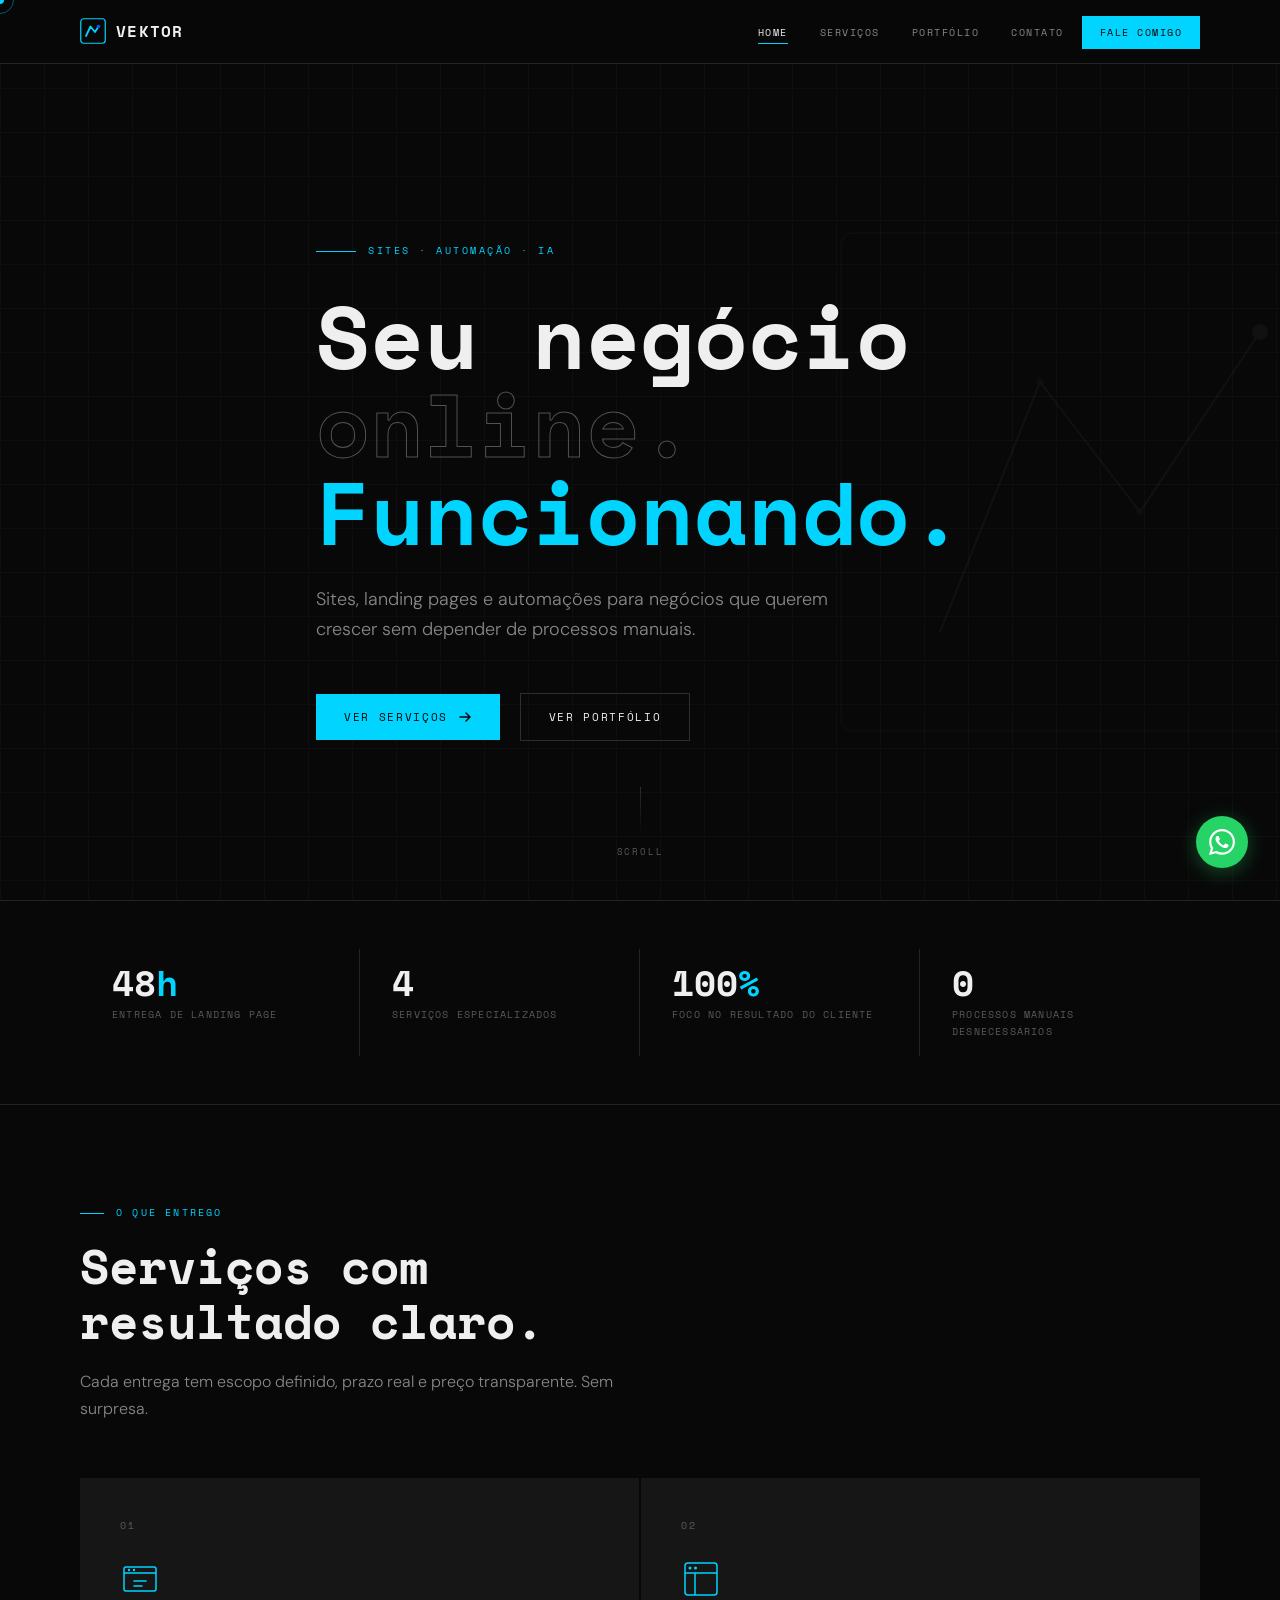
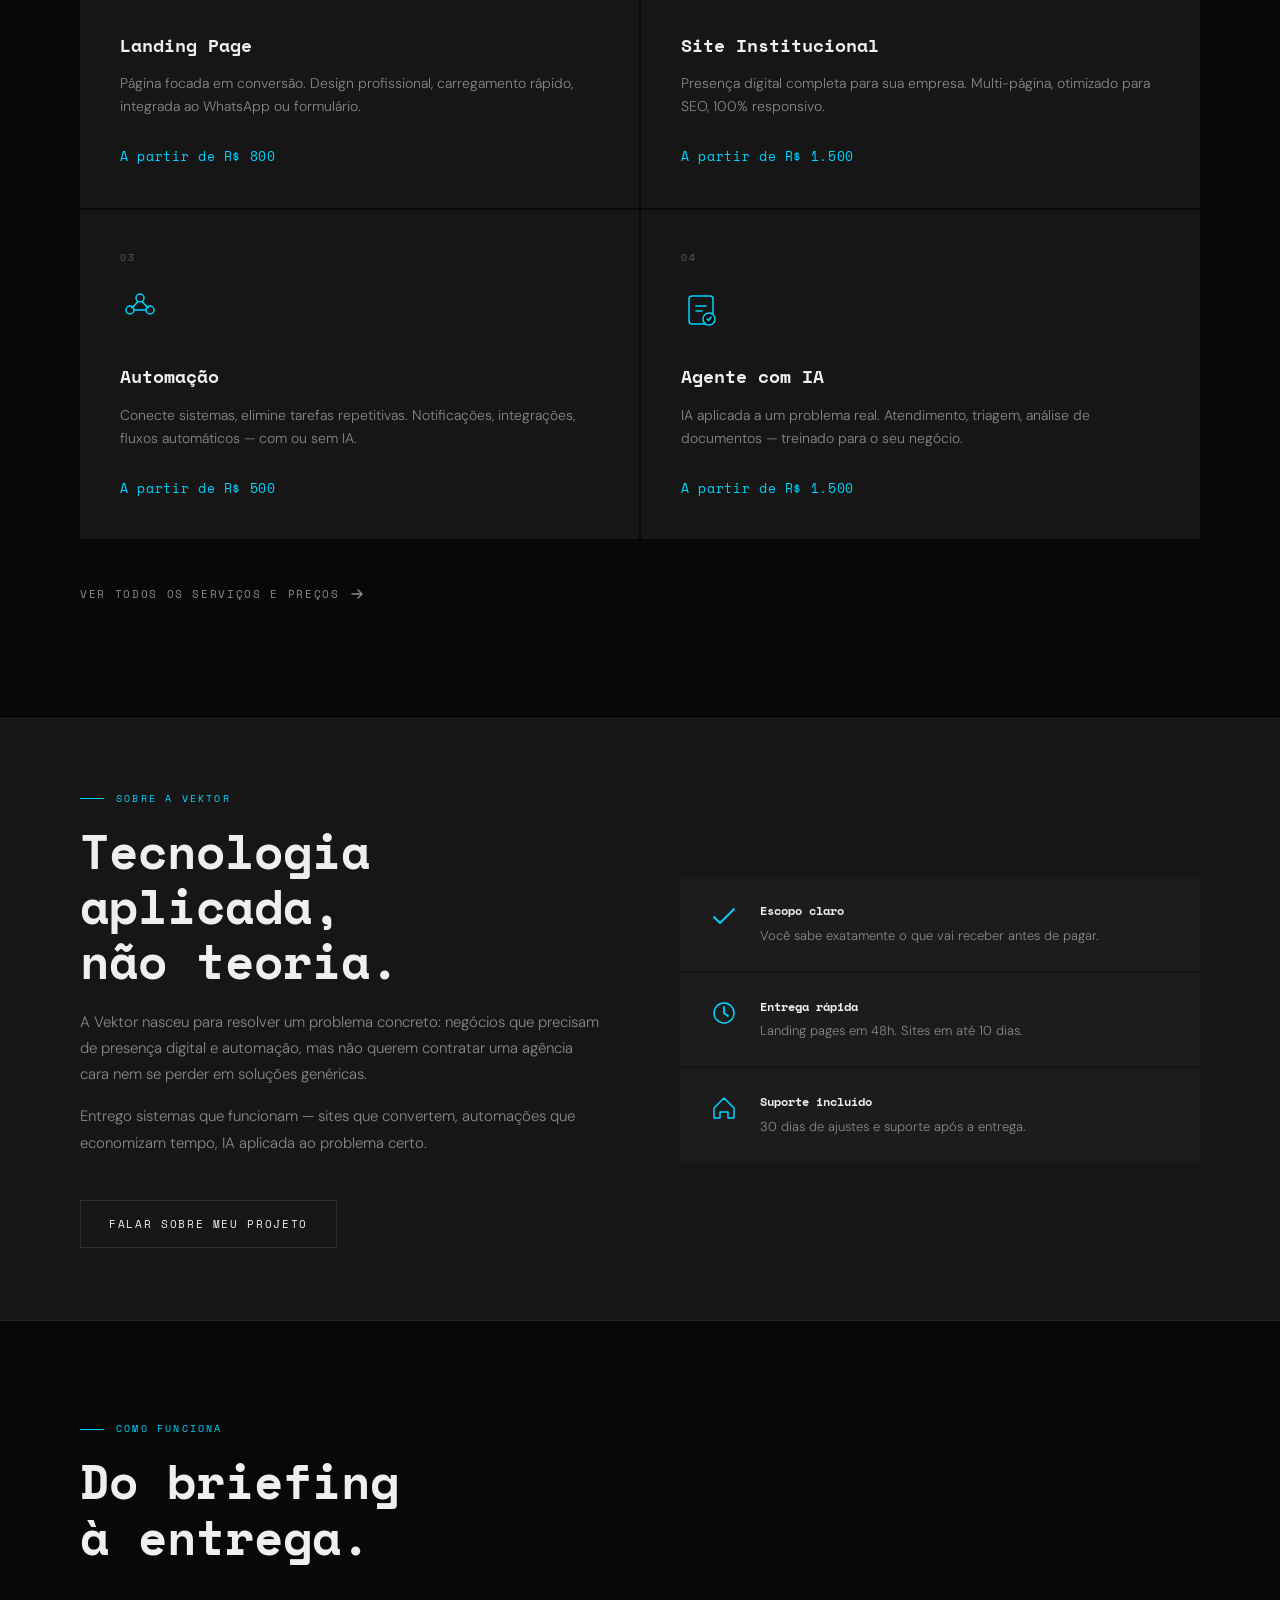
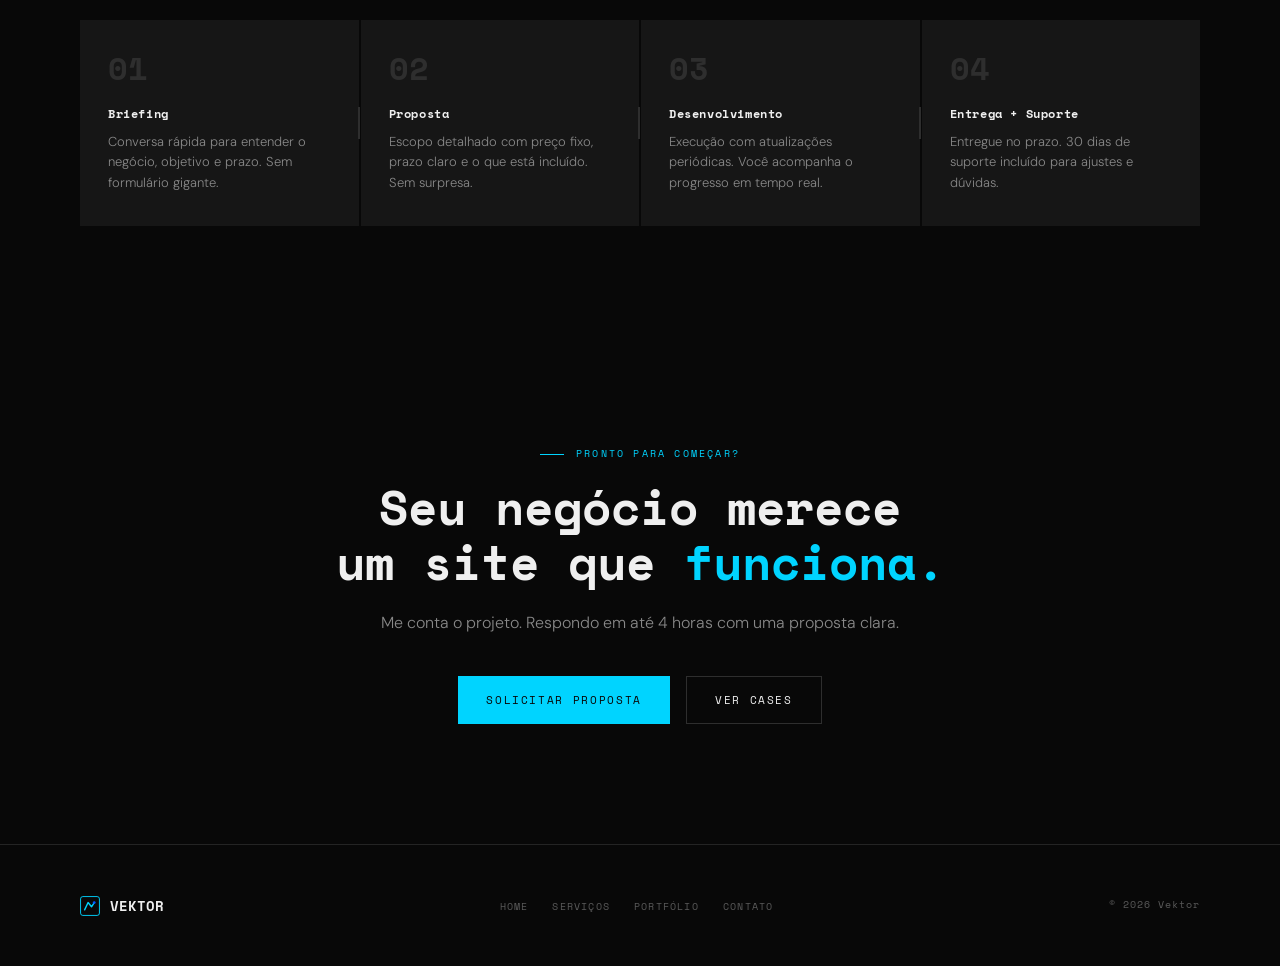
==== index.html @ bd231886 "Add files via upload" ====
<!DOCTYPE html>
<html lang="pt-BR">
<head>
<meta charset="UTF-8">
<meta name="viewport" content="width=device-width, initial-scale=1.0">
<title>Vektor — Sites, Automação e IA</title>
<meta name="description" content="Sites, landing pages e automações para negócios que querem crescer sem depender de processos manuais.">
<link rel="stylesheet" href="style.css">
<style>
/* ─── HOME SPECIFIC ─── */

/* HERO */
.hero {
  min-height: calc(100vh - var(--nav-h));
  display: flex; flex-direction: column; justify-content: center;
  padding: 80px 0 60px;
  position: relative; overflow: hidden;
}

.hero-eyebrow {
  font-family: var(--mono);
  font-size: 10px; letter-spacing: 0.25em;
  text-transform: uppercase;
  color: var(--accent);
  margin-bottom: 32px;
  display: flex; align-items: center; gap: 12px;
  opacity: 0;
  animation: fadeUp 0.7s ease 0.2s forwards;
}
.hero-eyebrow::before {
  content: '';
  display: block; width: 40px; height: 1px;
  background: var(--accent);
}

.hero-title {
  font-family: var(--mono);
  font-size: clamp(40px, 7vw, 88px);
  font-weight: 700;
  line-height: 1.0;
  color: var(--white);
  margin-bottom: 12px;
  opacity: 0;
  animation: fadeUp 0.7s ease 0.35s forwards;
}

.hero-title .line2 {
  color: transparent;
  -webkit-text-stroke: 1px rgba(255,255,255,0.3);
}

.hero-title .accent-word { color: var(--accent); }

.hero-sub {
  font-size: clamp(15px, 2vw, 18px);
  font-weight: 300;
  color: var(--muted2);
  max-width: 520px;
  margin: 28px 0 48px;
  line-height: 1.7;
  opacity: 0;
  animation: fadeUp 0.7s ease 0.5s forwards;
}

.hero-actions {
  display: flex; align-items: center; gap: 20px; flex-wrap: wrap;
  opacity: 0;
  animation: fadeUp 0.7s ease 0.65s forwards;
}

.hero-scroll {
  position: absolute; bottom: 40px; left: 0; right: 0;
  display: flex; flex-direction: column; align-items: center; gap: 10px;
  opacity: 0;
  animation: fadeIn 1s ease 1.2s forwards;
}
.hero-scroll span {
  font-family: var(--mono); font-size: 9px;
  letter-spacing: 0.2em; text-transform: uppercase;
  color: var(--muted);
}
.scroll-line {
  width: 1px; height: 48px;
  background: linear-gradient(to bottom, var(--border2), transparent);
  animation: scrollPulse 2s ease infinite;
}

/* Hero decorative */
.hero-deco {
  position: absolute; right: -60px; top: 50%;
  transform: translateY(-50%);
  width: 500px; height: 500px;
  opacity: 0.04;
  pointer-events: none;
}

/* STATS */
.stats {
  border-top: 1px solid var(--border);
  border-bottom: 1px solid var(--border);
  padding: 48px 0;
}
.stats-row {
  display: grid;
  grid-template-columns: repeat(4, 1fr);
  gap: 0;
}
.stat-item {
  padding: 16px 32px;
  border-right: 1px solid var(--border);
}
.stat-item:last-child { border-right: none; }
.stat-num {
  font-family: var(--mono);
  font-size: 36px; font-weight: 700;
  color: var(--white);
  line-height: 1;
  margin-bottom: 6px;
}
.stat-num span { color: var(--accent); }
.stat-label {
  font-family: var(--mono);
  font-size: 10px; letter-spacing: 0.12em;
  text-transform: uppercase;
  color: var(--muted);
}

/* SERVICES PREVIEW */
.services-preview {
  display: grid;
  grid-template-columns: repeat(2, 1fr);
  gap: 2px;
  margin-top: 56px;
}
.service-card {
  background: var(--panel);
  padding: 40px;
  position: relative; overflow: hidden;
  transition: background 0.25s;
}
.service-card::before {
  content: '';
  position: absolute; top: 0; left: 0; right: 0;
  height: 2px;
  background: var(--accent);
  transform: scaleX(0);
  transform-origin: left;
  transition: transform 0.3s ease;
}
.service-card:hover { background: var(--panel2); }
.service-card:hover::before { transform: scaleX(1); }

.card-num {
  font-family: var(--mono);
  font-size: 10px; letter-spacing: 0.15em;
  color: var(--muted); margin-bottom: 24px;
}
.card-icon {
  width: 40px; height: 40px;
  margin-bottom: 24px;
}
.card-title {
  font-family: var(--mono);
  font-size: 18px; font-weight: 700;
  color: var(--white); margin-bottom: 12px;
}
.card-desc {
  font-size: 14px; color: var(--muted2);
  line-height: 1.65; margin-bottom: 28px;
}
.card-price {
  font-family: var(--mono);
  font-size: 13px; color: var(--accent);
  letter-spacing: 0.05em;
}

/* ABOUT STRIP */
.about-strip {
  background: var(--panel);
  padding: 72px 0;
  border-top: 1px solid var(--border);
  border-bottom: 1px solid var(--border);
}
.about-grid {
  display: grid; grid-template-columns: 1fr 1fr;
  gap: 80px; align-items: center;
}
.about-text {}
.about-text p {
  font-size: 15px; color: var(--muted2);
  line-height: 1.75; margin-bottom: 16px;
}
.about-text p:last-child { margin-bottom: 0; }

.about-features {
  display: flex; flex-direction: column; gap: 2px;
}
.feature-row {
  display: flex; align-items: flex-start; gap: 20px;
  background: var(--panel2); padding: 24px 28px;
}
.feature-icon {
  width: 32px; height: 32px; flex-shrink: 0;
  color: var(--accent);
}
.feature-text {}
.feature-name {
  font-family: var(--mono); font-size: 12px; font-weight: 700;
  color: var(--white); margin-bottom: 4px;
}
.feature-desc { font-size: 13px; color: var(--muted2); }

/* PROCESS */
.process-steps {
  display: grid; grid-template-columns: repeat(4, 1fr);
  gap: 2px; margin-top: 56px;
}
.step {
  background: var(--panel); padding: 32px 28px;
  position: relative;
}
.step::after {
  content: '';
  position: absolute; top: 50%; right: -1px;
  width: 2px; height: 32px;
  background: var(--border2);
  transform: translateY(-50%);
}
.step:last-child::after { display: none; }
.step-num {
  font-family: var(--mono); font-size: 32px; font-weight: 700;
  color: var(--border2); line-height: 1; margin-bottom: 20px;
}
.step-title {
  font-family: var(--mono); font-size: 12px; font-weight: 700;
  color: var(--white); margin-bottom: 8px; letter-spacing: 0.05em;
}
.step-desc { font-size: 13px; color: var(--muted2); line-height: 1.6; }

/* CTA SECTION */
.cta-section {
  text-align: center; padding: 120px 0;
}
.cta-inner { max-width: 640px; margin: 0 auto; }
.cta-title {
  font-family: var(--mono); font-size: clamp(28px, 4vw, 48px);
  font-weight: 700; line-height: 1.15;
  margin-bottom: 20px;
}
.cta-title .accent { color: var(--accent); }
.cta-sub { font-size: 16px; color: var(--muted2); margin-bottom: 40px; line-height: 1.7; }
.cta-actions { display: flex; gap: 16px; justify-content: center; flex-wrap: wrap; }

/* KEYFRAMES */
@keyframes fadeUp {
  from { opacity: 0; transform: translateY(20px); }
  to   { opacity: 1; transform: none; }
}
@keyframes fadeIn {
  from { opacity: 0; } to { opacity: 1; }
}
@keyframes scrollPulse {
  0%,100% { opacity: 0.3; } 50% { opacity: 1; }
}

/* RESPONSIVE */
@media (max-width: 900px) {
  .stats-row { grid-template-columns: repeat(2, 1fr); }
  .stat-item:nth-child(2) { border-right: none; }
  .stat-item:nth-child(3) { border-top: 1px solid var(--border); }
  .stat-item:nth-child(4) { border-top: 1px solid var(--border); border-right: none; }
  .services-preview { grid-template-columns: 1fr; }
  .about-grid { grid-template-columns: 1fr; gap: 40px; }
  .process-steps { grid-template-columns: repeat(2, 1fr); }
  .step::after { display: none; }
  .hero-deco { display: none; }
}
@media (max-width: 600px) {
  .stats-row { grid-template-columns: 1fr 1fr; }
  .process-steps { grid-template-columns: 1fr; }
}
</style>
</head>
<body>

<div class="grid-bg"></div>
<div class="cursor"></div>
<div class="cursor-ring"></div>

<!-- NAV -->
<nav>
  <div class="nav-inner">
    <a href="index.html" class="nav-logo">
      <svg viewBox="0 0 26 26" fill="none">
        <rect x="0.75" y="0.75" width="24.5" height="24.5" rx="3" stroke="#00d4ff" stroke-width="1.2"/>
        <path d="M6 18L10.5 8.5L15 14L18.5 8.5" stroke="#00d4ff" stroke-width="1.8" stroke-linecap="round" stroke-linejoin="round"/>
        <circle cx="18.5" cy="8.5" r="1.8" fill="#0057ff"/>
      </svg>
      <span class="nav-wordmark">VEKTOR</span>
    </a>
    <ul class="nav-links" id="navLinks">
      <li><a href="index.html" class="active">Home</a></li>
      <li><a href="servicos.html">Serviços</a></li>
      <li><a href="portfolio.html">Portfólio</a></li>
      <li><a href="contato.html">Contato</a></li>
      <li><a href="contato.html" class="nav-cta">Fale Comigo</a></li>
    </ul>
    <div class="nav-toggle" id="navToggle" onclick="toggleNav()">
      <span></span><span></span><span></span>
    </div>
  </div>
</nav>

<!-- MAIN -->
<main>

  <!-- HERO -->
  <section class="hero">
    <div class="container">
      <div class="hero-eyebrow">Sites · Automação · IA</div>
      <h1 class="hero-title">
        Seu negócio<br>
        <span class="line2">online.</span><br>
        <span class="accent-word">Funcionando.</span>
      </h1>
      <p class="hero-sub">
        Sites, landing pages e automações para negócios que querem crescer sem depender de processos manuais.
      </p>
      <div class="hero-actions">
        <a href="servicos.html" class="btn btn-primary">
          Ver Serviços
          <svg width="14" height="14" viewBox="0 0 14 14" fill="none"><path d="M2 7h10M8 3l4 4-4 4" stroke="currentColor" stroke-width="1.5" stroke-linecap="round" stroke-linejoin="round"/></svg>
        </a>
        <a href="portfolio.html" class="btn btn-outline">Ver Portfólio</a>
      </div>
    </div>

    <!-- Deco SVG -->
    <svg class="hero-deco" viewBox="0 0 500 500" fill="none" xmlns="http://www.w3.org/2000/svg">
      <rect x="1" y="1" width="498" height="498" rx="12" stroke="white" stroke-width="1"/>
      <path d="M100 400L200 150L300 280L420 100" stroke="white" stroke-width="2" stroke-linecap="round" stroke-linejoin="round"/>
      <circle cx="420" cy="100" r="8" fill="white"/>
      <circle cx="200" cy="150" r="4" fill="white" opacity="0.5"/>
      <circle cx="300" cy="280" r="4" fill="white" opacity="0.5"/>
    </svg>

    <div class="hero-scroll">
      <div class="scroll-line"></div>
      <span>Scroll</span>
    </div>
  </section>

  <!-- STATS -->
  <div class="stats">
    <div class="container">
      <div class="stats-row">
        <div class="stat-item reveal">
          <div class="stat-num">48<span>h</span></div>
          <div class="stat-label">Entrega de landing page</div>
        </div>
        <div class="stat-item reveal reveal-delay-1">
          <div class="stat-num">4</div>
          <div class="stat-label">Serviços especializados</div>
        </div>
        <div class="stat-item reveal reveal-delay-2">
          <div class="stat-num">100<span>%</span></div>
          <div class="stat-label">Foco no resultado do cliente</div>
        </div>
        <div class="stat-item reveal reveal-delay-3">
          <div class="stat-num">0</div>
          <div class="stat-label">Processos manuais desnecessários</div>
        </div>
      </div>
    </div>
  </div>

  <!-- SERVICES PREVIEW -->
  <section class="section">
    <div class="container">
      <div class="s-label reveal">O que entrego</div>
      <h2 class="s-title reveal">Serviços com<br>resultado claro.</h2>
      <p class="s-subtitle reveal">Cada entrega tem escopo definido, prazo real e preço transparente. Sem surpresa.</p>

      <div class="services-preview">
        <div class="service-card reveal">
          <div class="card-num">01</div>
          <svg class="card-icon" viewBox="0 0 40 40" fill="none">
            <rect x="4" y="8" width="32" height="24" rx="2" stroke="#00d4ff" stroke-width="1.5"/>
            <path d="M4 14h32" stroke="#00d4ff" stroke-width="1.5"/>
            <circle cx="9" cy="11" r="1.2" fill="#00d4ff"/>
            <circle cx="14" cy="11" r="1.2" fill="#00d4ff"/>
            <path d="M14 22h12M14 27h8" stroke="#00d4ff" stroke-width="1.5" stroke-linecap="round"/>
          </svg>
          <div class="card-title">Landing Page</div>
          <div class="card-desc">Página focada em conversão. Design profissional, carregamento rápido, integrada ao WhatsApp ou formulário.</div>
          <div class="card-price">A partir de R$ 800</div>
        </div>

        <div class="service-card reveal reveal-delay-1">
          <div class="card-num">02</div>
          <svg class="card-icon" viewBox="0 0 40 40" fill="none">
            <rect x="4" y="4" width="32" height="32" rx="3" stroke="#00d4ff" stroke-width="1.5"/>
            <path d="M4 14h32M14 14v22" stroke="#00d4ff" stroke-width="1.5"/>
            <circle cx="9" cy="9" r="1.5" fill="#00d4ff"/>
            <circle cx="14.5" cy="9" r="1.5" fill="#00d4ff"/>
          </svg>
          <div class="card-title">Site Institucional</div>
          <div class="card-desc">Presença digital completa para sua empresa. Multi-página, otimizado para SEO, 100% responsivo.</div>
          <div class="card-price">A partir de R$ 1.500</div>
        </div>

        <div class="service-card reveal reveal-delay-2">
          <div class="card-num">03</div>
          <svg class="card-icon" viewBox="0 0 40 40" fill="none">
            <circle cx="10" cy="20" r="4" stroke="#00d4ff" stroke-width="1.5"/>
            <circle cx="30" cy="20" r="4" stroke="#00d4ff" stroke-width="1.5"/>
            <circle cx="20" cy="8" r="4" stroke="#00d4ff" stroke-width="1.5"/>
            <path d="M14 20h12M22 11.5l6 6.5M18 11.5l-6 6.5" stroke="#00d4ff" stroke-width="1.5" stroke-linecap="round"/>
          </svg>
          <div class="card-title">Automação</div>
          <div class="card-desc">Conecte sistemas, elimine tarefas repetitivas. Notificações, integrações, fluxos automáticos — com ou sem IA.</div>
          <div class="card-price">A partir de R$ 500</div>
        </div>

        <div class="service-card reveal reveal-delay-3">
          <div class="card-num">04</div>
          <svg class="card-icon" viewBox="0 0 40 40" fill="none">
            <rect x="8" y="6" width="24" height="28" rx="3" stroke="#00d4ff" stroke-width="1.5"/>
            <path d="M15 16h10M15 21h6" stroke="#00d4ff" stroke-width="1.5" stroke-linecap="round"/>
            <circle cx="28" cy="29" r="6" fill="#0a0a0a" stroke="#00d4ff" stroke-width="1.5"/>
            <path d="M26 29l1.5 1.5L30 27" stroke="#00d4ff" stroke-width="1.5" stroke-linecap="round" stroke-linejoin="round"/>
          </svg>
          <div class="card-title">Agente com IA</div>
          <div class="card-desc">IA aplicada a um problema real. Atendimento, triagem, análise de documentos — treinado para o seu negócio.</div>
          <div class="card-price">A partir de R$ 1.500</div>
        </div>
      </div>

      <div style="margin-top:32px;">
        <a href="servicos.html" class="btn btn-ghost reveal">
          Ver todos os serviços e preços
          <svg width="14" height="14" viewBox="0 0 14 14" fill="none"><path d="M2 7h10M8 3l4 4-4 4" stroke="currentColor" stroke-width="1.5" stroke-linecap="round" stroke-linejoin="round"/></svg>
        </a>
      </div>
    </div>
  </section>

  <!-- ABOUT STRIP -->
  <div class="about-strip">
    <div class="container">
      <div class="about-grid">
        <div class="about-text">
          <div class="s-label reveal">Sobre a Vektor</div>
          <h2 class="s-title reveal">Tecnologia aplicada,<br>não teoria.</h2>
          <p class="reveal">
            A Vektor nasceu para resolver um problema concreto: negócios que precisam de presença digital e automação, mas não querem contratar uma agência cara nem se perder em soluções genéricas.
          </p>
          <p class="reveal">
            Entrego sistemas que funcionam — sites que convertem, automações que economizam tempo, IA aplicada ao problema certo.
          </p>
          <a href="contato.html" class="btn btn-outline reveal" style="margin-top: 28px;">Falar sobre meu projeto</a>
        </div>
        <div class="about-features reveal">
          <div class="feature-row">
            <svg class="feature-icon" viewBox="0 0 32 32" fill="none">
              <path d="M6 16l6 6 14-14" stroke="#00d4ff" stroke-width="1.8" stroke-linecap="round" stroke-linejoin="round"/>
            </svg>
            <div class="feature-text">
              <div class="feature-name">Escopo claro</div>
              <div class="feature-desc">Você sabe exatamente o que vai receber antes de pagar.</div>
            </div>
          </div>
          <div class="feature-row">
            <svg class="feature-icon" viewBox="0 0 32 32" fill="none">
              <circle cx="16" cy="16" r="10" stroke="#00d4ff" stroke-width="1.5"/>
              <path d="M16 10v6l4 3" stroke="#00d4ff" stroke-width="1.8" stroke-linecap="round"/>
            </svg>
            <div class="feature-text">
              <div class="feature-name">Entrega rápida</div>
              <div class="feature-desc">Landing pages em 48h. Sites em até 10 dias.</div>
            </div>
          </div>
          <div class="feature-row">
            <svg class="feature-icon" viewBox="0 0 32 32" fill="none">
              <path d="M6 26V16l10-10 10 10v10H20v-6h-8v6H6z" stroke="#00d4ff" stroke-width="1.5" stroke-linejoin="round"/>
            </svg>
            <div class="feature-text">
              <div class="feature-name">Suporte incluído</div>
              <div class="feature-desc">30 dias de ajustes e suporte após a entrega.</div>
            </div>
          </div>
        </div>
      </div>
    </div>
  </div>

  <!-- PROCESS -->
  <section class="section">
    <div class="container">
      <div class="s-label reveal">Como funciona</div>
      <h2 class="s-title reveal">Do briefing<br>à entrega.</h2>

      <div class="process-steps">
        <div class="step reveal">
          <div class="step-num">01</div>
          <div class="step-title">Briefing</div>
          <div class="step-desc">Conversa rápida para entender o negócio, objetivo e prazo. Sem formulário gigante.</div>
        </div>
        <div class="step reveal reveal-delay-1">
          <div class="step-num">02</div>
          <div class="step-title">Proposta</div>
          <div class="step-desc">Escopo detalhado com preço fixo, prazo claro e o que está incluído. Sem surpresa.</div>
        </div>
        <div class="step reveal reveal-delay-2">
          <div class="step-num">03</div>
          <div class="step-title">Desenvolvimento</div>
          <div class="step-desc">Execução com atualizações periódicas. Você acompanha o progresso em tempo real.</div>
        </div>
        <div class="step reveal reveal-delay-3">
          <div class="step-num">04</div>
          <div class="step-title">Entrega + Suporte</div>
          <div class="step-desc">Entregue no prazo. 30 dias de suporte incluído para ajustes e dúvidas.</div>
        </div>
      </div>
    </div>
  </section>

  <!-- CTA -->
  <section class="cta-section">
    <div class="container">
      <div class="cta-inner">
        <div class="s-label reveal" style="justify-content:center;">Pronto para começar?</div>
        <h2 class="cta-title reveal">Seu negócio merece<br>um site que<span class="accent"> funciona.</span></h2>
        <p class="cta-sub reveal">Me conta o projeto. Respondo em até 4 horas com uma proposta clara.</p>
        <div class="cta-actions reveal">
          <a href="contato.html" class="btn btn-primary">Solicitar Proposta</a>
          <a href="portfolio.html" class="btn btn-outline">Ver Cases</a>
        </div>
      </div>
    </div>
  </section>

</main>

<!-- FOOTER -->
<footer>
  <div class="footer-inner">
    <a href="index.html" class="footer-logo">
      <svg width="20" height="20" viewBox="0 0 26 26" fill="none">
        <rect x="0.75" y="0.75" width="24.5" height="24.5" rx="3" stroke="#00d4ff" stroke-width="1.2"/>
        <path d="M6 18L10.5 8.5L15 14L18.5 8.5" stroke="#00d4ff" stroke-width="1.8" stroke-linecap="round" stroke-linejoin="round"/>
        <circle cx="18.5" cy="8.5" r="1.8" fill="#0057ff"/>
      </svg>
      <span class="footer-wordmark">VEKTOR</span>
    </a>
    <ul class="footer-links">
      <li><a href="index.html">Home</a></li>
      <li><a href="servicos.html">Serviços</a></li>
      <li><a href="portfolio.html">Portfólio</a></li>
      <li><a href="contato.html">Contato</a></li>
    </ul>
    <span class="footer-copy">© 2026 Vektor</span>
  </div>
</footer>

<!-- WHATSAPP -->
<a href="https://wa.me/5511999999999?text=Olá!%20Vim%20pelo%20site%20da%20Vektor%20e%20quero%20saber%20mais." target="_blank" class="wa-float" title="Falar no WhatsApp">
  <svg viewBox="0 0 24 24" fill="white"><path d="M17.472 14.382c-.297-.149-1.758-.867-2.03-.967-.273-.099-.471-.148-.67.15-.197.297-.767.966-.94 1.164-.173.199-.347.223-.644.075-.297-.15-1.255-.463-2.39-1.475-.883-.788-1.48-1.761-1.653-2.059-.173-.297-.018-.458.13-.606.134-.133.298-.347.446-.52.149-.174.198-.298.298-.497.099-.198.05-.371-.025-.52-.075-.149-.669-1.612-.916-2.207-.242-.579-.487-.5-.669-.51-.173-.008-.371-.01-.57-.01-.198 0-.52.074-.792.372-.272.297-1.04 1.016-1.04 2.479 0 1.462 1.065 2.875 1.213 3.074.149.198 2.096 3.2 5.077 4.487.709.306 1.262.489 1.694.625.712.227 1.36.195 1.871.118.571-.085 1.758-.719 2.006-1.413.248-.694.248-1.289.173-1.413-.074-.124-.272-.198-.57-.347m-5.421 7.403h-.004a9.87 9.87 0 01-5.031-1.378l-.361-.214-3.741.982.998-3.648-.235-.374a9.86 9.86 0 01-1.51-5.26c.001-5.45 4.436-9.884 9.888-9.884 2.64 0 5.122 1.03 6.988 2.898a9.825 9.825 0 012.893 6.994c-.003 5.45-4.437 9.884-9.885 9.884m8.413-18.297A11.815 11.815 0 0012.05 0C5.495 0 .16 5.335.157 11.892c0 2.096.547 4.142 1.588 5.945L.057 24l6.305-1.654a11.882 11.882 0 005.683 1.448h.005c6.554 0 11.89-5.335 11.893-11.893a11.821 11.821 0 00-3.48-8.413z"/></svg>
</a>

<script>
// Cursor
const cursor = document.querySelector('.cursor');
const ring = document.querySelector('.cursor-ring');
let mx = 0, my = 0, rx = 0, ry = 0;
document.addEventListener('mousemove', e => { mx = e.clientX; my = e.clientY; });
function animCursor() {
  cursor.style.left = mx + 'px'; cursor.style.top = my + 'px';
  rx += (mx - rx) * 0.12; ry += (my - ry) * 0.12;
  ring.style.left = rx + 'px'; ring.style.top = ry + 'px';
  requestAnimationFrame(animCursor);
}
animCursor();

// Nav toggle
function toggleNav() {
  document.getElementById('navLinks').classList.toggle('open');
}

// Scroll reveal
const observer = new IntersectionObserver(entries => {
  entries.forEach(e => { if (e.isIntersecting) e.target.classList.add('visible'); });
}, { threshold: 0.12 });
document.querySelectorAll('.reveal').forEach(el => observer.observe(el));
</script>
</body>
</html>
---- style.css ----
/* ─── VEKTOR · Global Styles ─────────────────────────────── */
@import url('https://fonts.googleapis.com/css2?family=Space+Mono:ital,wght@0,400;0,700;1,400&family=DM+Sans:wght@300;400;500;600&display=swap');

:root {
  --black:   #080808;
  --dark:    #111111;
  --panel:   #161616;
  --panel2:  #1c1c1c;
  --border:  #242424;
  --border2: #2e2e2e;
  --white:   #efefef;
  --muted:   #5a5a5a;
  --muted2:  #888888;
  --accent:  #00d4ff;
  --blue:    #0057ff;
  --mono:    'Space Mono', monospace;
  --sans:    'DM Sans', sans-serif;
  --nav-h:   64px;
}

*, *::before, *::after { margin: 0; padding: 0; box-sizing: border-box; }

html { scroll-behavior: smooth; }

body {
  background: var(--black);
  color: var(--white);
  font-family: var(--sans);
  font-weight: 300;
  font-size: 15px;
  line-height: 1.65;
  min-height: 100vh;
  overflow-x: hidden;
  cursor: none;
}

/* ─── CURSOR ─── */
.cursor {
  width: 8px; height: 8px;
  background: var(--accent);
  border-radius: 50%;
  position: fixed;
  pointer-events: none;
  z-index: 9999;
  transition: transform 0.15s ease, opacity 0.15s;
  transform: translate(-50%, -50%);
}
.cursor-ring {
  width: 28px; height: 28px;
  border: 1px solid rgba(0,212,255,0.4);
  border-radius: 50%;
  position: fixed;
  pointer-events: none;
  z-index: 9998;
  transform: translate(-50%, -50%);
  transition: transform 0.08s linear, width 0.2s, height 0.2s, border-color 0.2s;
}
body:has(a:hover) .cursor-ring,
body:has(button:hover) .cursor-ring {
  width: 44px; height: 44px;
  border-color: rgba(0,212,255,0.7);
}

/* ─── GRID TEXTURE ─── */
.grid-bg {
  position: fixed; inset: 0;
  background-image:
    linear-gradient(var(--border) 1px, transparent 1px),
    linear-gradient(90deg, var(--border) 1px, transparent 1px);
  background-size: 44px 44px;
  opacity: 0.22;
  pointer-events: none;
  z-index: 0;
}

/* ─── NAV ─── */
nav {
  position: fixed; top: 0; left: 0; right: 0;
  height: var(--nav-h);
  background: rgba(8,8,8,0.92);
  backdrop-filter: blur(12px);
  -webkit-backdrop-filter: blur(12px);
  border-bottom: 1px solid var(--border);
  z-index: 100;
  display: flex; align-items: center;
}

.nav-inner {
  max-width: 1200px; margin: 0 auto;
  padding: 0 40px;
  width: 100%;
  display: flex; align-items: center; justify-content: space-between;
}

.nav-logo {
  display: flex; align-items: center; gap: 10px;
  text-decoration: none;
}
.nav-logo svg { width: 26px; height: 26px; }
.nav-wordmark {
  font-family: var(--mono);
  font-size: 16px;
  font-weight: 700;
  color: var(--white);
  letter-spacing: 0.08em;
}

.nav-links {
  display: flex; align-items: center; gap: 4px;
  list-style: none;
}
.nav-links a {
  font-family: var(--mono);
  font-size: 10px;
  letter-spacing: 0.15em;
  text-transform: uppercase;
  color: var(--muted2);
  text-decoration: none;
  padding: 8px 14px;
  transition: color 0.2s;
  position: relative;
}
.nav-links a::after {
  content: '';
  position: absolute; bottom: 4px; left: 14px; right: 14px;
  height: 1px;
  background: var(--accent);
  transform: scaleX(0);
  transition: transform 0.2s;
}
.nav-links a:hover { color: var(--white); }
.nav-links a:hover::after,
.nav-links a.active::after { transform: scaleX(1); }
.nav-links a.active { color: var(--white); }

.nav-cta {
  font-family: var(--mono);
  font-size: 10px;
  letter-spacing: 0.15em;
  text-transform: uppercase;
  color: var(--black) !important;
  background: var(--accent);
  padding: 9px 18px !important;
  text-decoration: none;
  transition: background 0.2s !important;
}
.nav-cta:hover { background: var(--white) !important; color: var(--black) !important; }
.nav-cta::after { display: none !important; }

/* ─── HAMBURGER MOBILE ─── */
.nav-toggle {
  display: none;
  flex-direction: column; gap: 5px;
  cursor: pointer; padding: 8px;
}
.nav-toggle span {
  display: block; width: 22px; height: 1.5px;
  background: var(--white);
  transition: transform 0.2s, opacity 0.2s;
}

/* ─── MAIN WRAPPER ─── */
main {
  position: relative; z-index: 1;
  padding-top: var(--nav-h);
}

/* ─── SECTIONS ─── */
.section { padding: 100px 0; }
.section-sm { padding: 64px 0; }

.container {
  max-width: 1200px; margin: 0 auto; padding: 0 40px;
}

/* ─── SECTION LABEL ─── */
.s-label {
  font-family: var(--mono);
  font-size: 10px;
  letter-spacing: 0.22em;
  text-transform: uppercase;
  color: var(--accent);
  margin-bottom: 16px;
  display: flex; align-items: center; gap: 12px;
}
.s-label::before {
  content: '';
  display: block; width: 24px; height: 1px;
  background: var(--accent);
}

.s-title {
  font-family: var(--mono);
  font-size: clamp(28px, 4vw, 48px);
  font-weight: 700;
  line-height: 1.15;
  color: var(--white);
  margin-bottom: 20px;
}

.s-subtitle {
  font-size: 16px;
  font-weight: 300;
  color: var(--muted2);
  max-width: 560px;
  line-height: 1.7;
}

/* ─── DIVIDER ─── */
.divider {
  border: none;
  border-top: 1px solid var(--border);
}

/* ─── BUTTONS ─── */
.btn {
  display: inline-flex; align-items: center; gap: 10px;
  font-family: var(--mono);
  font-size: 11px;
  letter-spacing: 0.15em;
  text-transform: uppercase;
  text-decoration: none;
  padding: 14px 28px;
  transition: all 0.2s;
  cursor: pointer;
  border: none;
}

.btn-primary {
  background: var(--accent);
  color: var(--black);
}
.btn-primary:hover {
  background: var(--white);
  color: var(--black);
}

.btn-outline {
  background: transparent;
  color: var(--white);
  border: 1px solid var(--border2);
}
.btn-outline:hover {
  border-color: var(--accent);
  color: var(--accent);
}

.btn-ghost {
  background: transparent;
  color: var(--muted2);
  padding-left: 0; padding-right: 0;
}
.btn-ghost:hover { color: var(--accent); }
.btn-ghost svg { transition: transform 0.2s; }
.btn-ghost:hover svg { transform: translateX(4px); }

/* ─── WHATSAPP FLOAT ─── */
.wa-float {
  position: fixed;
  bottom: 32px; right: 32px;
  z-index: 200;
  width: 52px; height: 52px;
  background: #25d366;
  border-radius: 50%;
  display: flex; align-items: center; justify-content: center;
  text-decoration: none;
  box-shadow: 0 4px 20px rgba(37,211,102,0.35);
  transition: transform 0.2s, box-shadow 0.2s;
}
.wa-float:hover {
  transform: scale(1.1);
  box-shadow: 0 6px 28px rgba(37,211,102,0.5);
}
.wa-float svg { width: 26px; height: 26px; }

/* ─── FOOTER ─── */
footer {
  border-top: 1px solid var(--border);
  position: relative; z-index: 1;
}

.footer-inner {
  max-width: 1200px; margin: 0 auto; padding: 48px 40px;
  display: flex; align-items: center; justify-content: space-between;
  gap: 24px; flex-wrap: wrap;
}

.footer-logo {
  display: flex; align-items: center; gap: 10px;
  text-decoration: none;
}
.footer-wordmark {
  font-family: var(--mono);
  font-size: 14px; font-weight: 700;
  color: var(--white);
}

.footer-links {
  display: flex; gap: 24px; list-style: none; flex-wrap: wrap;
}
.footer-links a {
  font-family: var(--mono);
  font-size: 10px; letter-spacing: 0.12em;
  text-transform: uppercase;
  color: var(--muted);
  text-decoration: none;
  transition: color 0.2s;
}
.footer-links a:hover { color: var(--accent); }

.footer-copy {
  font-family: var(--mono);
  font-size: 10px; color: var(--muted);
  letter-spacing: 0.1em;
}

/* ─── SCROLL ANIMATIONS ─── */
.reveal {
  opacity: 0;
  transform: translateY(24px);
  transition: opacity 0.6s ease, transform 0.6s ease;
}
.reveal.visible {
  opacity: 1;
  transform: none;
}
.reveal-delay-1 { transition-delay: 0.1s; }
.reveal-delay-2 { transition-delay: 0.2s; }
.reveal-delay-3 { transition-delay: 0.3s; }
.reveal-delay-4 { transition-delay: 0.4s; }

/* ─── TAG ─── */
.tag {
  display: inline-block;
  font-family: var(--mono);
  font-size: 9px; letter-spacing: 0.15em;
  text-transform: uppercase;
  padding: 4px 10px;
  border: 1px solid var(--border2);
  color: var(--muted2);
}
.tag.accent { border-color: var(--accent); color: var(--accent); }

/* ─── RESPONSIVE ─── */
@media (max-width: 768px) {
  .container { padding: 0 24px; }
  .section { padding: 72px 0; }
  .nav-inner { padding: 0 24px; }
  .footer-inner { padding: 32px 24px; }

  .nav-links { display: none; flex-direction: column; gap: 0; }
  .nav-links.open {
    display: flex;
    position: fixed;
    top: var(--nav-h); left: 0; right: 0;
    background: rgba(8,8,8,0.98);
    border-bottom: 1px solid var(--border);
    padding: 16px 0 24px;
  }
  .nav-links.open a { padding: 14px 24px; }
  .nav-toggle { display: flex; }

  .wa-float { bottom: 20px; right: 20px; }

  body { cursor: auto; }
  .cursor, .cursor-ring { display: none; }
}
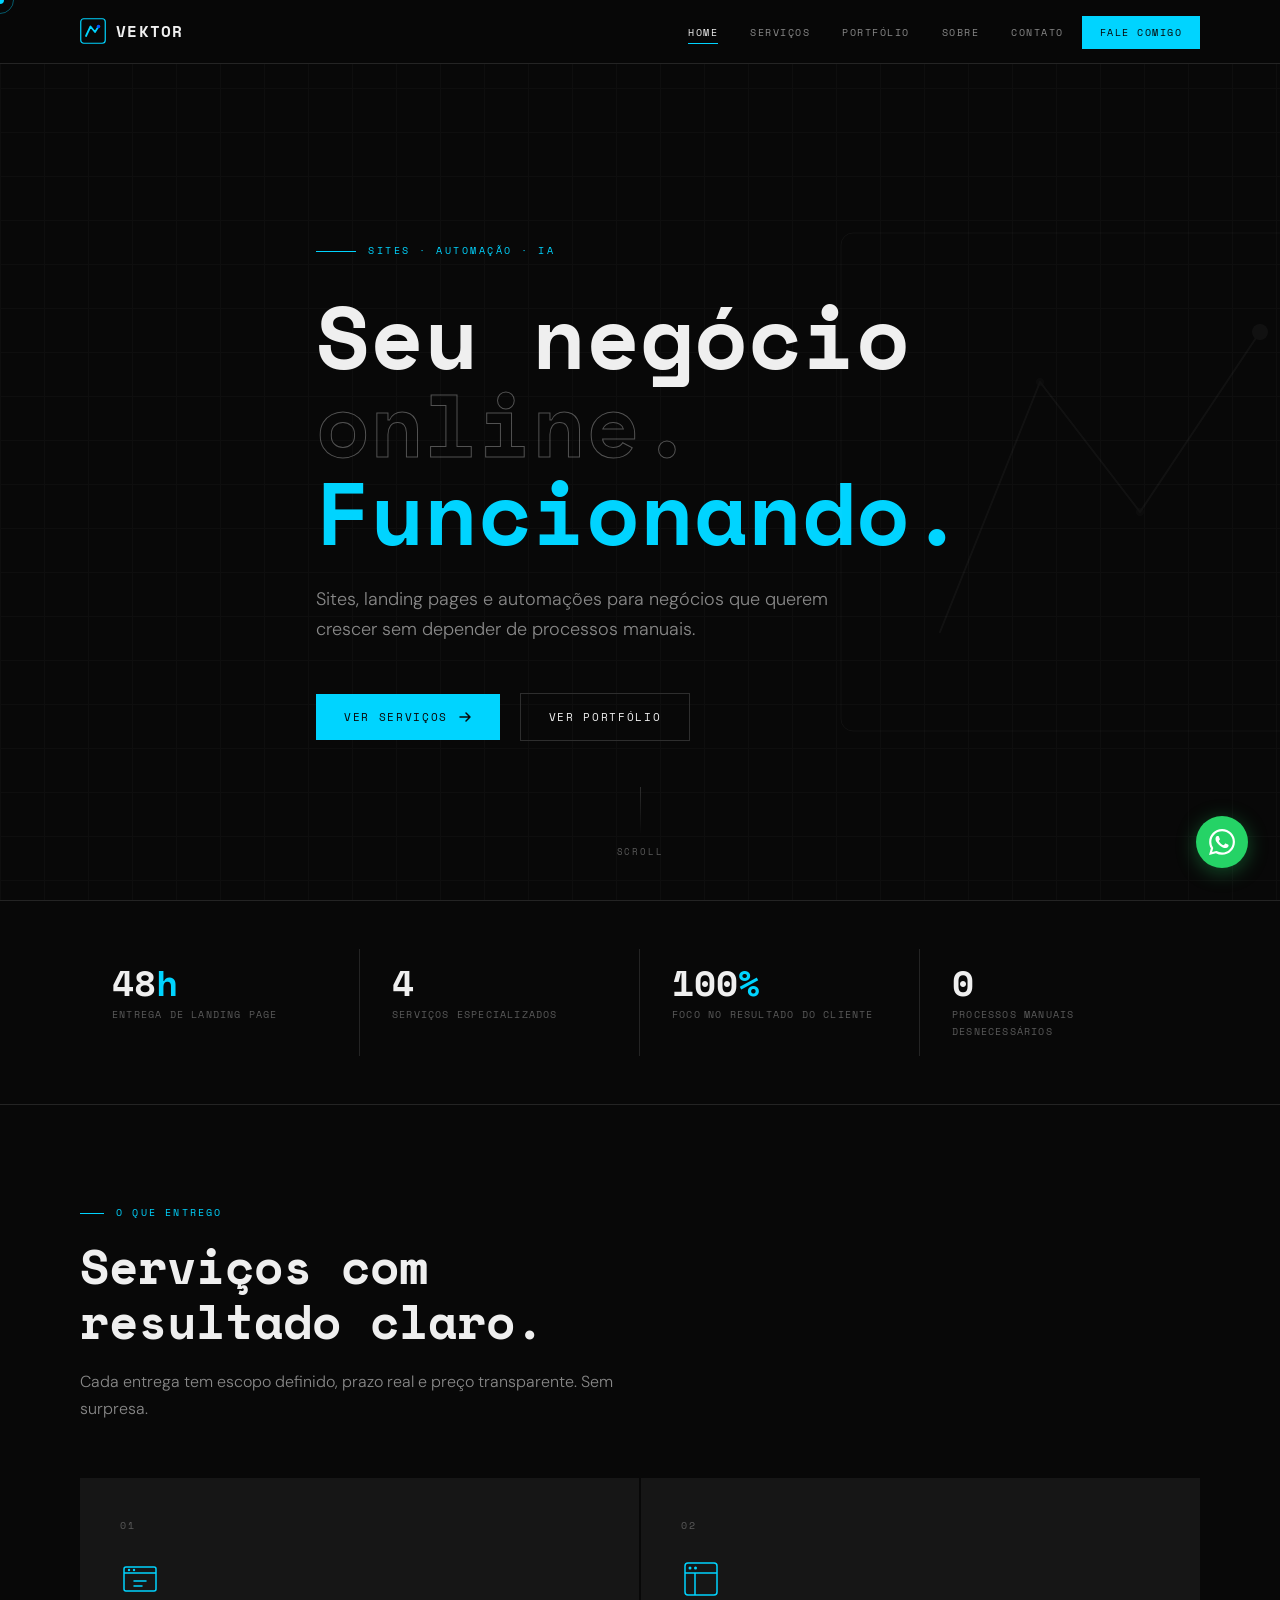
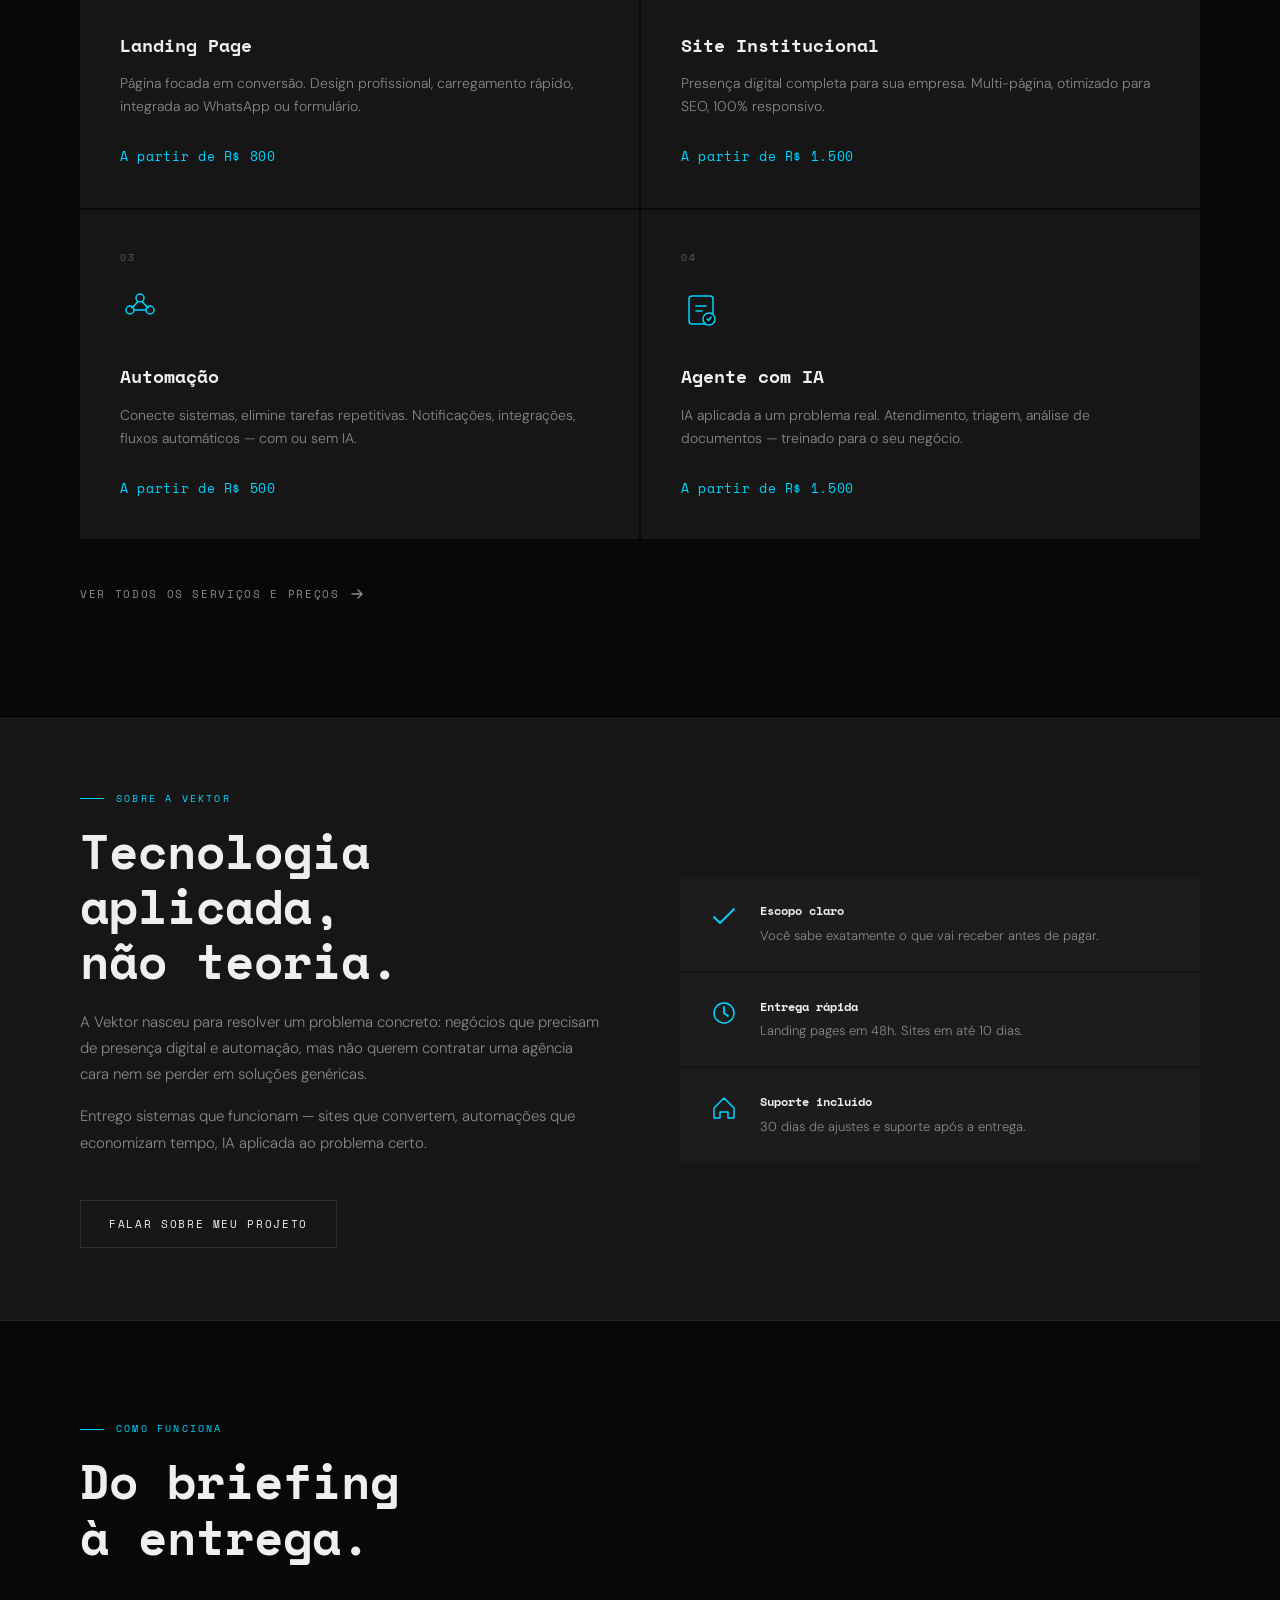
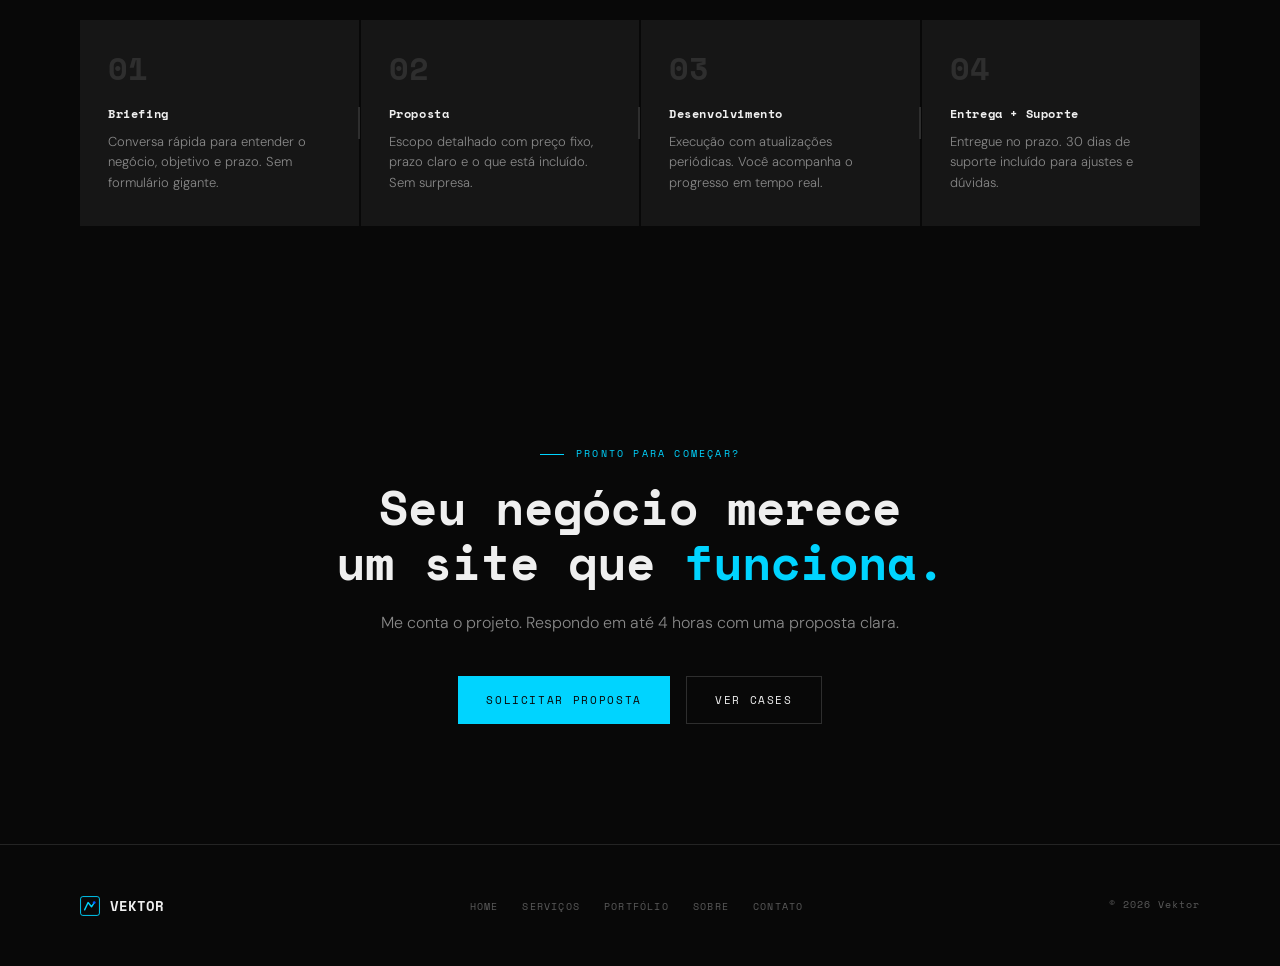
==== commit dc33275b: "Add 'Sobre' link to navigation and footer" ====
--- a/index.html
+++ b/index.html
@@ -5,7 +5,376 @@
 <meta name="viewport" content="width=device-width, initial-scale=1.0">
 <title>Vektor — Sites, Automação e IA</title>
 <meta name="description" content="Sites, landing pages e automações para negócios que querem crescer sem depender de processos manuais.">
-<link rel="stylesheet" href="style.css">
+<style>
+/* ─── VEKTOR · Global Styles ─────────────────────────────── */
+@import url('https://fonts.googleapis.com/css2?family=Space+Mono:ital,wght@0,400;0,700;1,400&family=DM+Sans:wght@300;400;500;600&display=swap');
+
+:root {
+  --black:   #080808;
+  --dark:    #111111;
+  --panel:   #161616;
+  --panel2:  #1c1c1c;
+  --border:  #242424;
+  --border2: #2e2e2e;
+  --white:   #efefef;
+  --muted:   #5a5a5a;
+  --muted2:  #888888;
+  --accent:  #00d4ff;
+  --blue:    #0057ff;
+  --mono:    'Space Mono', monospace;
+  --sans:    'DM Sans', sans-serif;
+  --nav-h:   64px;
+}
+
+*, *::before, *::after { margin: 0; padding: 0; box-sizing: border-box; }
+
+html { scroll-behavior: smooth; }
+
+body {
+  background: var(--black);
+  color: var(--white);
+  font-family: var(--sans);
+  font-weight: 300;
+  font-size: 15px;
+  line-height: 1.65;
+  min-height: 100vh;
+  overflow-x: hidden;
+  cursor: none;
+}
+
+/* ─── CURSOR ─── */
+.cursor {
+  width: 8px; height: 8px;
+  background: var(--accent);
+  border-radius: 50%;
+  position: fixed;
+  pointer-events: none;
+  z-index: 9999;
+  transition: transform 0.15s ease, opacity 0.15s;
+  transform: translate(-50%, -50%);
+}
+.cursor-ring {
+  width: 28px; height: 28px;
+  border: 1px solid rgba(0,212,255,0.4);
+  border-radius: 50%;
+  position: fixed;
+  pointer-events: none;
+  z-index: 9998;
+  transform: translate(-50%, -50%);
+  transition: transform 0.08s linear, width 0.2s, height 0.2s, border-color 0.2s;
+}
+body:has(a:hover) .cursor-ring,
+body:has(button:hover) .cursor-ring {
+  width: 44px; height: 44px;
+  border-color: rgba(0,212,255,0.7);
+}
+
+/* ─── GRID TEXTURE ─── */
+.grid-bg {
+  position: fixed; inset: 0;
+  background-image:
+    linear-gradient(var(--border) 1px, transparent 1px),
+    linear-gradient(90deg, var(--border) 1px, transparent 1px);
+  background-size: 44px 44px;
+  opacity: 0.22;
+  pointer-events: none;
+  z-index: 0;
+}
+
+/* ─── NAV ─── */
+nav {
+  position: fixed; top: 0; left: 0; right: 0;
+  height: var(--nav-h);
+  background: rgba(8,8,8,0.92);
+  backdrop-filter: blur(12px);
+  -webkit-backdrop-filter: blur(12px);
+  border-bottom: 1px solid var(--border);
+  z-index: 100;
+  display: flex; align-items: center;
+}
+
+.nav-inner {
+  max-width: 1200px; margin: 0 auto;
+  padding: 0 40px;
+  width: 100%;
+  display: flex; align-items: center; justify-content: space-between;
+}
+
+.nav-logo {
+  display: flex; align-items: center; gap: 10px;
+  text-decoration: none;
+}
+.nav-logo svg { width: 26px; height: 26px; }
+.nav-wordmark {
+  font-family: var(--mono);
+  font-size: 16px;
+  font-weight: 700;
+  color: var(--white);
+  letter-spacing: 0.08em;
+}
+
+.nav-links {
+  display: flex; align-items: center; gap: 4px;
+  list-style: none;
+}
+.nav-links a {
+  font-family: var(--mono);
+  font-size: 10px;
+  letter-spacing: 0.15em;
+  text-transform: uppercase;
+  color: var(--muted2);
+  text-decoration: none;
+  padding: 8px 14px;
+  transition: color 0.2s;
+  position: relative;
+}
+.nav-links a::after {
+  content: '';
+  position: absolute; bottom: 4px; left: 14px; right: 14px;
+  height: 1px;
+  background: var(--accent);
+  transform: scaleX(0);
+  transition: transform 0.2s;
+}
+.nav-links a:hover { color: var(--white); }
+.nav-links a:hover::after,
+.nav-links a.active::after { transform: scaleX(1); }
+.nav-links a.active { color: var(--white); }
+
+.nav-cta {
+  font-family: var(--mono);
+  font-size: 10px;
+  letter-spacing: 0.15em;
+  text-transform: uppercase;
+  color: var(--black) !important;
+  background: var(--accent);
+  padding: 9px 18px !important;
+  text-decoration: none;
+  transition: background 0.2s !important;
+}
+.nav-cta:hover { background: var(--white) !important; color: var(--black) !important; }
+.nav-cta::after { display: none !important; }
+
+/* ─── HAMBURGER MOBILE ─── */
+.nav-toggle {
+  display: none;
+  flex-direction: column; gap: 5px;
+  cursor: pointer; padding: 8px;
+}
+.nav-toggle span {
+  display: block; width: 22px; height: 1.5px;
+  background: var(--white);
+  transition: transform 0.2s, opacity 0.2s;
+}
+
+/* ─── MAIN WRAPPER ─── */
+main {
+  position: relative; z-index: 1;
+  padding-top: var(--nav-h);
+}
+
+/* ─── SECTIONS ─── */
+.section { padding: 100px 0; }
+.section-sm { padding: 64px 0; }
+
+.container {
+  max-width: 1200px; margin: 0 auto; padding: 0 40px;
+}
+
+/* ─── SECTION LABEL ─── */
+.s-label {
+  font-family: var(--mono);
+  font-size: 10px;
+  letter-spacing: 0.22em;
+  text-transform: uppercase;
+  color: var(--accent);
+  margin-bottom: 16px;
+  display: flex; align-items: center; gap: 12px;
+}
+.s-label::before {
+  content: '';
+  display: block; width: 24px; height: 1px;
+  background: var(--accent);
+}
+
+.s-title {
+  font-family: var(--mono);
+  font-size: clamp(28px, 4vw, 48px);
+  font-weight: 700;
+  line-height: 1.15;
+  color: var(--white);
+  margin-bottom: 20px;
+}
+
+.s-subtitle {
+  font-size: 16px;
+  font-weight: 300;
+  color: var(--muted2);
+  max-width: 560px;
+  line-height: 1.7;
+}
+
+/* ─── DIVIDER ─── */
+.divider {
+  border: none;
+  border-top: 1px solid var(--border);
+}
+
+/* ─── BUTTONS ─── */
+.btn {
+  display: inline-flex; align-items: center; gap: 10px;
+  font-family: var(--mono);
+  font-size: 11px;
+  letter-spacing: 0.15em;
+  text-transform: uppercase;
+  text-decoration: none;
+  padding: 14px 28px;
+  transition: all 0.2s;
+  cursor: pointer;
+  border: none;
+}
+
+.btn-primary {
+  background: var(--accent);
+  color: var(--black);
+}
+.btn-primary:hover {
+  background: var(--white);
+  color: var(--black);
+}
+
+.btn-outline {
+  background: transparent;
+  color: var(--white);
+  border: 1px solid var(--border2);
+}
+.btn-outline:hover {
+  border-color: var(--accent);
+  color: var(--accent);
+}
+
+.btn-ghost {
+  background: transparent;
+  color: var(--muted2);
+  padding-left: 0; padding-right: 0;
+}
+.btn-ghost:hover { color: var(--accent); }
+.btn-ghost svg { transition: transform 0.2s; }
+.btn-ghost:hover svg { transform: translateX(4px); }
+
+/* ─── WHATSAPP FLOAT ─── */
+.wa-float {
+  position: fixed;
+  bottom: 32px; right: 32px;
+  z-index: 200;
+  width: 52px; height: 52px;
+  background: #25d366;
+  border-radius: 50%;
+  display: flex; align-items: center; justify-content: center;
+  text-decoration: none;
+  box-shadow: 0 4px 20px rgba(37,211,102,0.35);
+  transition: transform 0.2s, box-shadow 0.2s;
+}
+.wa-float:hover {
+  transform: scale(1.1);
+  box-shadow: 0 6px 28px rgba(37,211,102,0.5);
+}
+.wa-float svg { width: 26px; height: 26px; }
+
+/* ─── FOOTER ─── */
+footer {
+  border-top: 1px solid var(--border);
+  position: relative; z-index: 1;
+}
+
+.footer-inner {
+  max-width: 1200px; margin: 0 auto; padding: 48px 40px;
+  display: flex; align-items: center; justify-content: space-between;
+  gap: 24px; flex-wrap: wrap;
+}
+
+.footer-logo {
+  display: flex; align-items: center; gap: 10px;
+  text-decoration: none;
+}
+.footer-wordmark {
+  font-family: var(--mono);
+  font-size: 14px; font-weight: 700;
+  color: var(--white);
+}
+
+.footer-links {
+  display: flex; gap: 24px; list-style: none; flex-wrap: wrap;
+}
+.footer-links a {
+  font-family: var(--mono);
+  font-size: 10px; letter-spacing: 0.12em;
+  text-transform: uppercase;
+  color: var(--muted);
+  text-decoration: none;
+  transition: color 0.2s;
+}
+.footer-links a:hover { color: var(--accent); }
+
+.footer-copy {
+  font-family: var(--mono);
+  font-size: 10px; color: var(--muted);
+  letter-spacing: 0.1em;
+}
+
+/* ─── SCROLL ANIMATIONS ─── */
+.reveal {
+  opacity: 0;
+  transform: translateY(24px);
+  transition: opacity 0.6s ease, transform 0.6s ease;
+}
+.reveal.visible {
+  opacity: 1;
+  transform: none;
+}
+.reveal-delay-1 { transition-delay: 0.1s; }
+.reveal-delay-2 { transition-delay: 0.2s; }
+.reveal-delay-3 { transition-delay: 0.3s; }
+.reveal-delay-4 { transition-delay: 0.4s; }
+
+/* ─── TAG ─── */
+.tag {
+  display: inline-block;
+  font-family: var(--mono);
+  font-size: 9px; letter-spacing: 0.15em;
+  text-transform: uppercase;
+  padding: 4px 10px;
+  border: 1px solid var(--border2);
+  color: var(--muted2);
+}
+.tag.accent { border-color: var(--accent); color: var(--accent); }
+
+/* ─── RESPONSIVE ─── */
+@media (max-width: 768px) {
+  .container { padding: 0 24px; }
+  .section { padding: 72px 0; }
+  .nav-inner { padding: 0 24px; }
+  .footer-inner { padding: 32px 24px; }
+
+  .nav-links { display: none; flex-direction: column; gap: 0; }
+  .nav-links.open {
+    display: flex;
+    position: fixed;
+    top: var(--nav-h); left: 0; right: 0;
+    background: rgba(8,8,8,0.98);
+    border-bottom: 1px solid var(--border);
+    padding: 16px 0 24px;
+  }
+  .nav-links.open a { padding: 14px 24px; }
+  .nav-toggle { display: flex; }
+
+  .wa-float { bottom: 20px; right: 20px; }
+
+  body { cursor: auto; }
+  .cursor, .cursor-ring { display: none; }
+}
+
+</style>
 <style>
 /* ─── HOME SPECIFIC ─── */
 
@@ -302,6 +671,7 @@
       <li><a href="index.html" class="active">Home</a></li>
       <li><a href="servicos.html">Serviços</a></li>
       <li><a href="portfolio.html">Portfólio</a></li>
+      <li><a href="sobre.html">Sobre</a></li>
       <li><a href="contato.html">Contato</a></li>
       <li><a href="contato.html" class="nav-cta">Fale Comigo</a></li>
     </ul>
@@ -554,9 +924,10 @@
       <span class="footer-wordmark">VEKTOR</span>
     </a>
     <ul class="footer-links">
-      <li><a href="index.html">Home</a></li>
+      <li><a href="index.html" class="active">Home</a></li>
       <li><a href="servicos.html">Serviços</a></li>
       <li><a href="portfolio.html">Portfólio</a></li>
+      <li><a href="sobre.html">Sobre</a></li>
       <li><a href="contato.html">Contato</a></li>
     </ul>
     <span class="footer-copy">© 2026 Vektor</span>
@@ -564,7 +935,7 @@
 </footer>
 
 <!-- WHATSAPP -->
-<a href="https://wa.me/5511999999999?text=Olá!%20Vim%20pelo%20site%20da%20Vektor%20e%20quero%20saber%20mais." target="_blank" class="wa-float" title="Falar no WhatsApp">
+<a href="https://wa.me/5511953914167?text=Olá!%20Vim%20pelo%20site%20da%20Vektor%20e%20quero%20saber%20mais." target="_blank" class="wa-float" title="Falar no WhatsApp">
   <svg viewBox="0 0 24 24" fill="white"><path d="M17.472 14.382c-.297-.149-1.758-.867-2.03-.967-.273-.099-.471-.148-.67.15-.197.297-.767.966-.94 1.164-.173.199-.347.223-.644.075-.297-.15-1.255-.463-2.39-1.475-.883-.788-1.48-1.761-1.653-2.059-.173-.297-.018-.458.13-.606.134-.133.298-.347.446-.52.149-.174.198-.298.298-.497.099-.198.05-.371-.025-.52-.075-.149-.669-1.612-.916-2.207-.242-.579-.487-.5-.669-.51-.173-.008-.371-.01-.57-.01-.198 0-.52.074-.792.372-.272.297-1.04 1.016-1.04 2.479 0 1.462 1.065 2.875 1.213 3.074.149.198 2.096 3.2 5.077 4.487.709.306 1.262.489 1.694.625.712.227 1.36.195 1.871.118.571-.085 1.758-.719 2.006-1.413.248-.694.248-1.289.173-1.413-.074-.124-.272-.198-.57-.347m-5.421 7.403h-.004a9.87 9.87 0 01-5.031-1.378l-.361-.214-3.741.982.998-3.648-.235-.374a9.86 9.86 0 01-1.51-5.26c.001-5.45 4.436-9.884 9.888-9.884 2.64 0 5.122 1.03 6.988 2.898a9.825 9.825 0 012.893 6.994c-.003 5.45-4.437 9.884-9.885 9.884m8.413-18.297A11.815 11.815 0 0012.05 0C5.495 0 .16 5.335.157 11.892c0 2.096.547 4.142 1.588 5.945L.057 24l6.305-1.654a11.882 11.882 0 005.683 1.448h.005c6.554 0 11.89-5.335 11.893-11.893a11.821 11.821 0 00-3.48-8.413z"/></svg>
 </a>
 
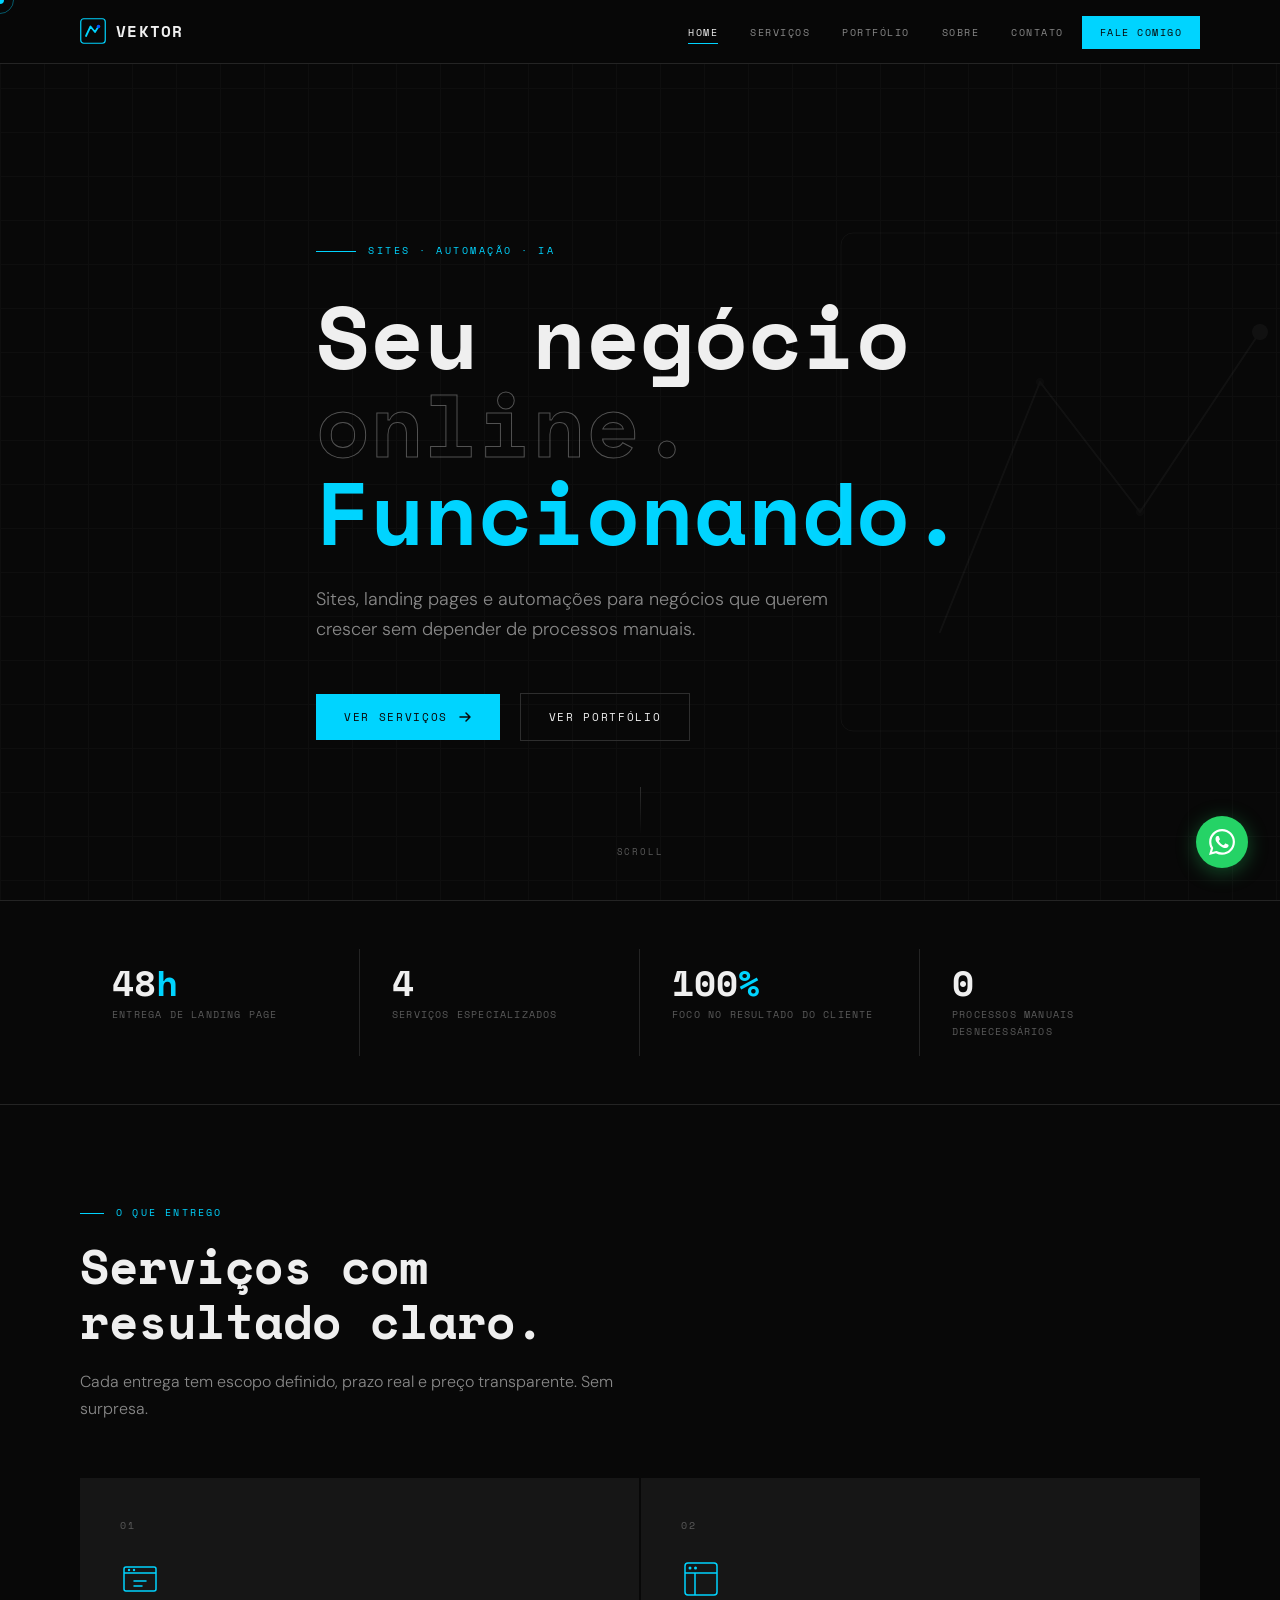
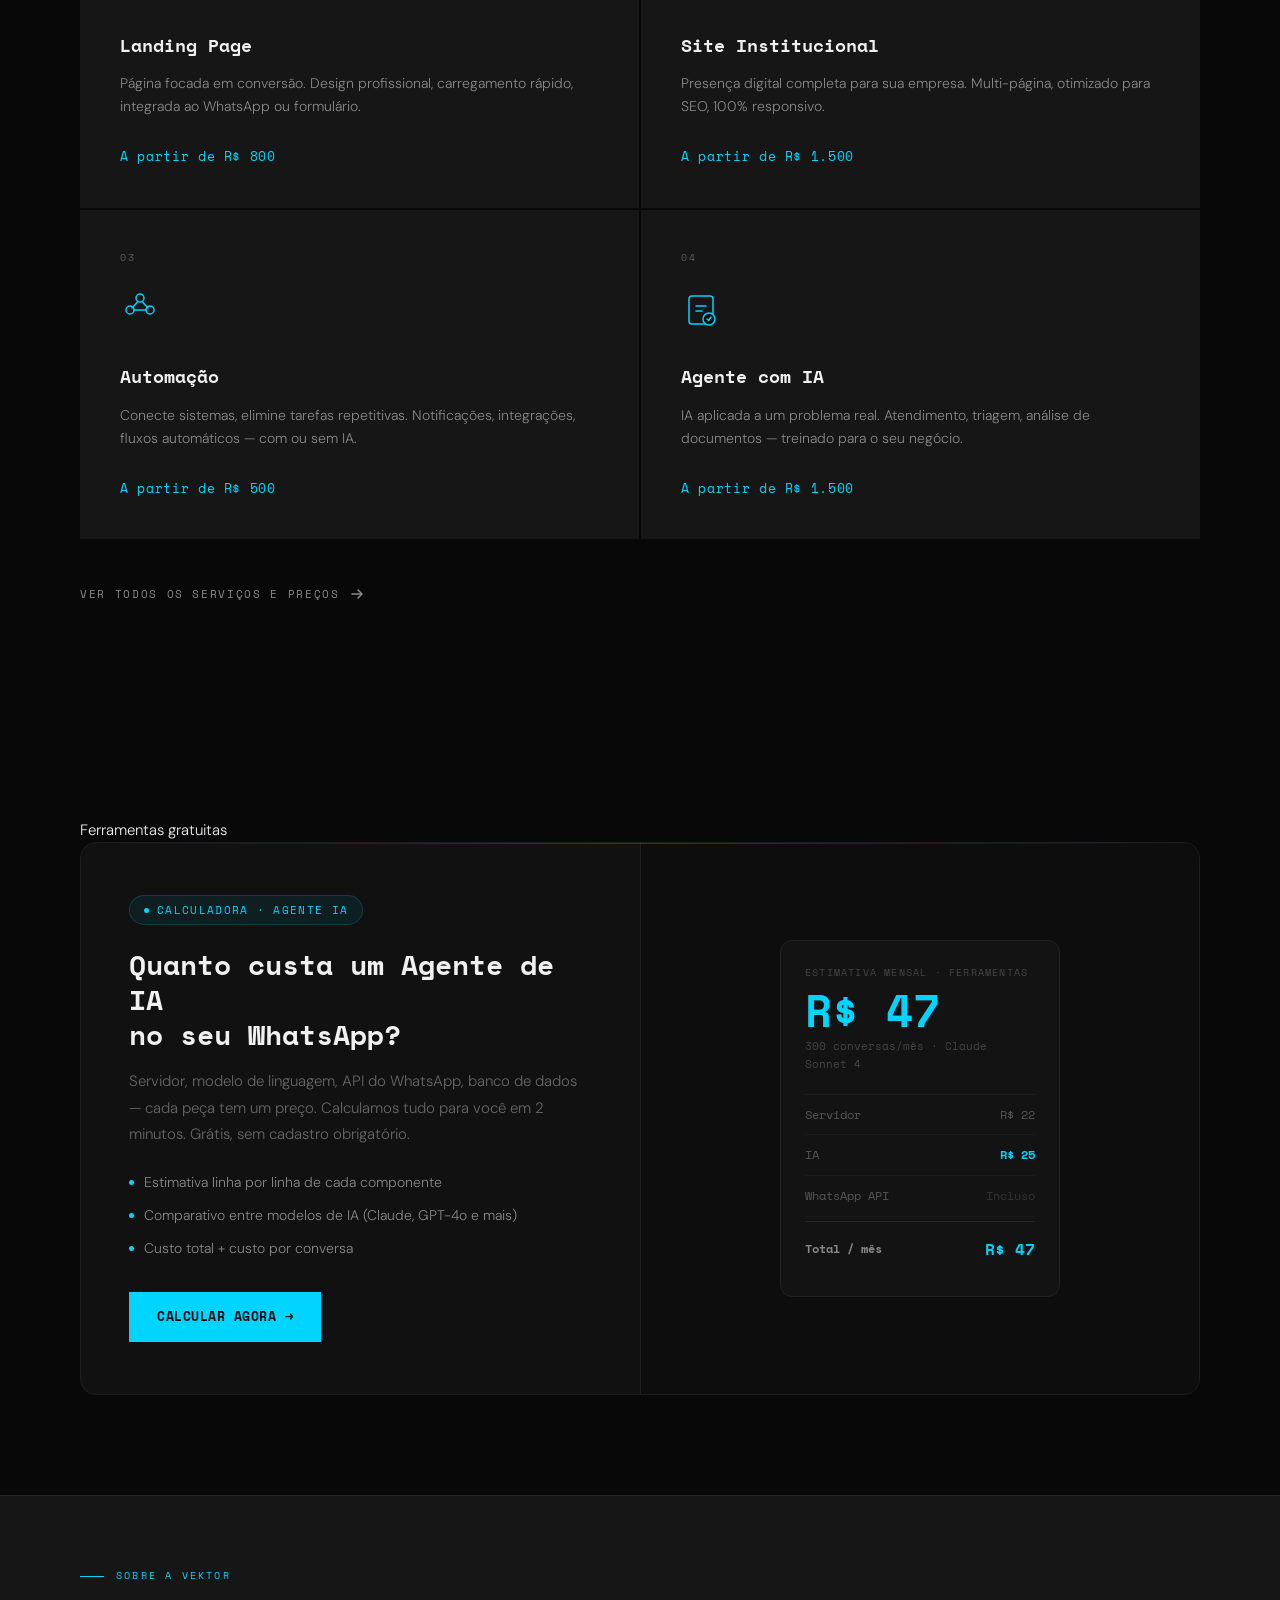
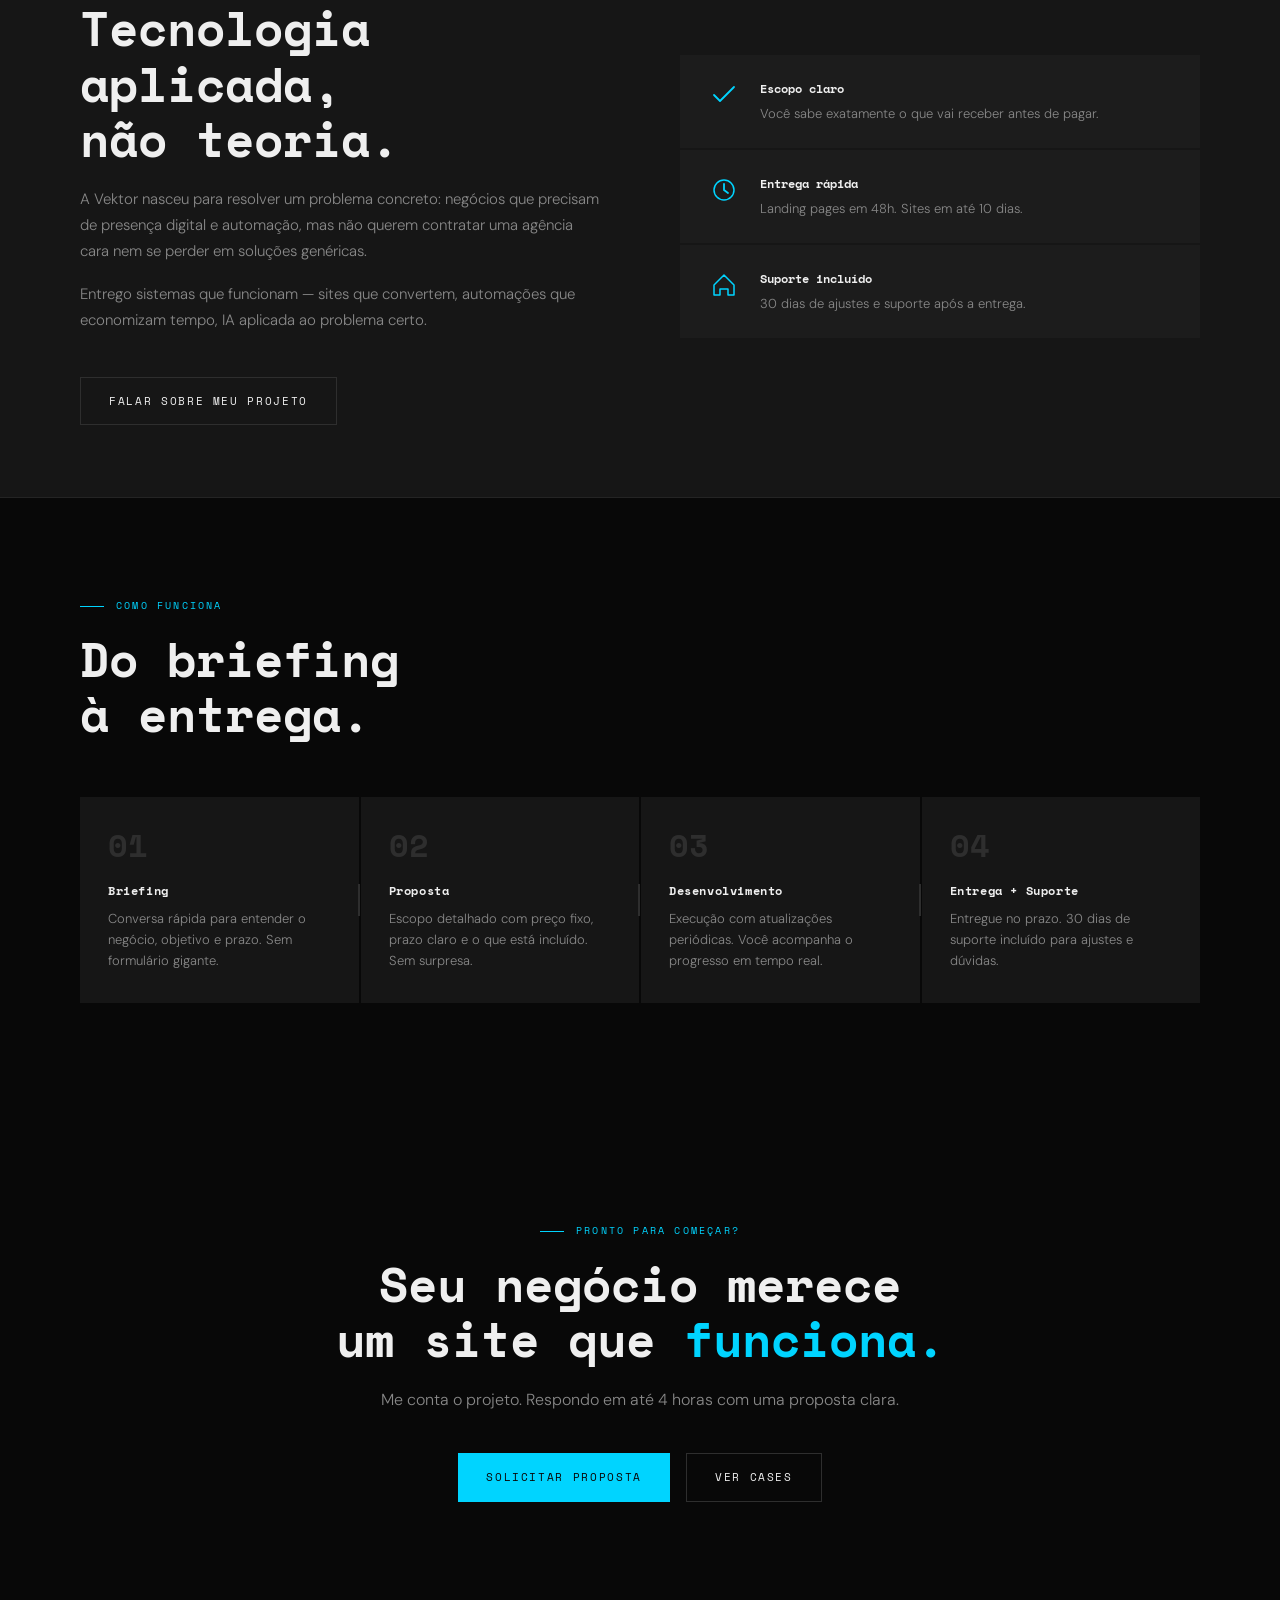
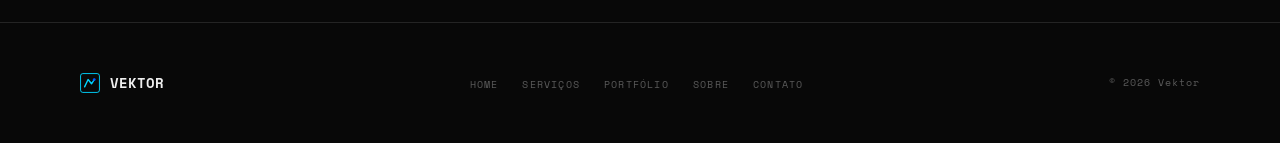
==== commit 0d7a64d0: "Add calculator section for AI cost estimation" ====
--- a/index.html
+++ b/index.html
@@ -814,7 +814,245 @@
       </div>
     </div>
   </section>
-
+  
+  <!--CALCULADORA -->
+  <section class="tools-section">
+  <div class="container">
+
+    <div class="section-label">Ferramentas gratuitas</div>
+
+    <div class="tools-card">
+      <div class="tools-card-inner">
+        <div class="tools-card-content">
+          <div class="tools-tag">Calculadora · Agente IA</div>
+          <h2 class="tools-card-title">Quanto custa um Agente de IA<br>no seu WhatsApp?</h2>
+          <p class="tools-card-desc">
+            Servidor, modelo de linguagem, API do WhatsApp, banco de dados —
+            cada peça tem um preço. Calculamos tudo para você em 2 minutos.
+            Grátis, sem cadastro obrigatório.
+          </p>
+          <div class="tools-card-items">
+            <div class="tools-item">
+              <span class="tools-item-dot"></span>
+              Estimativa linha por linha de cada componente
+            </div>
+            <div class="tools-item">
+              <span class="tools-item-dot"></span>
+              Comparativo entre modelos de IA (Claude, GPT-4o e mais)
+            </div>
+            <div class="tools-item">
+              <span class="tools-item-dot"></span>
+              Custo total + custo por conversa
+            </div>
+          </div>
+          <a href="https://calculadora.vektordev.com.br/" target="_blank" class="btn btn-primary tools-btn">
+            Calcular agora →
+          </a>
+        </div>
+        <div class="tools-card-visual">
+          <div class="tools-preview">
+            <div class="tools-preview-label">Estimativa mensal · ferramentas</div>
+            <div class="tools-preview-total">R$ 47</div>
+            <div class="tools-preview-sub">300 conversas/mês · Claude Sonnet 4</div>
+            <div class="tools-preview-rows">
+              <div class="tools-preview-row">
+                <span>Servidor</span><span>R$ 22</span>
+              </div>
+              <div class="tools-preview-row">
+                <span>IA</span><span class="cyan">R$ 25</span>
+              </div>
+              <div class="tools-preview-row">
+                <span>WhatsApp API</span><span class="muted">Incluso</span>
+              </div>
+              <div class="tools-preview-row total-row">
+                <span>Total / mês</span><span class="cyan">R$ 47</span>
+              </div>
+            </div>
+          </div>
+        </div>
+      </div>
+    </div>
+
+  </div>
+</section>
+
+<style>
+/* ── TOOLS SECTION ───────────────────────────────────────── */
+.tools-section {
+  padding: 100px 0;
+  position: relative;
+}
+.tools-card {
+  background: #111;
+  border: 1px solid #1e1e1e;
+  border-radius: 16px;
+  overflow: hidden;
+  position: relative;
+}
+.tools-card::before {
+  content: '';
+  position: absolute;
+  top: 0; left: 0; right: 0;
+  height: 1px;
+  background: linear-gradient(90deg, transparent, #00d4ff44, transparent);
+}
+.tools-card-inner {
+  display: grid;
+  grid-template-columns: 1fr 1fr;
+  gap: 0;
+}
+@media (max-width: 768px) {
+  .tools-card-inner { grid-template-columns: 1fr; }
+}
+.tools-card-content {
+  padding: 52px 48px;
+}
+@media (max-width: 768px) {
+  .tools-card-content { padding: 36px 28px; }
+}
+.tools-tag {
+  display: inline-flex;
+  align-items: center;
+  gap: 8px;
+  font-family: 'Space Mono', monospace;
+  font-size: 11px;
+  color: #00d4ff;
+  letter-spacing: .12em;
+  text-transform: uppercase;
+  background: rgba(0,212,255,.07);
+  border: 1px solid rgba(0,212,255,.18);
+  border-radius: 100px;
+  padding: 5px 14px;
+  margin-bottom: 22px;
+}
+.tools-tag::before {
+  content: '';
+  width: 5px; height: 5px;
+  border-radius: 50%;
+  background: #00d4ff;
+  animation: toolsPulse 2s ease infinite;
+}
+@keyframes toolsPulse { 0%,100%{opacity:1} 50%{opacity:.3} }
+.tools-card-title {
+  font-family: 'Space Mono', monospace;
+  font-size: clamp(20px, 2.5vw, 28px);
+  font-weight: 700;
+  color: #f0f0f0;
+  line-height: 1.25;
+  margin-bottom: 16px;
+}
+.tools-card-desc {
+  font-size: 15px;
+  color: #666;
+  line-height: 1.75;
+  margin-bottom: 24px;
+}
+.tools-card-items {
+  margin-bottom: 32px;
+  display: flex;
+  flex-direction: column;
+  gap: 10px;
+}
+.tools-item {
+  display: flex;
+  align-items: center;
+  gap: 10px;
+  font-size: 14px;
+  color: #888;
+}
+.tools-item-dot {
+  width: 5px; height: 5px;
+  border-radius: 50%;
+  background: #00d4ff;
+  flex-shrink: 0;
+}
+.tools-btn {
+  display: inline-flex;
+  align-items: center;
+  gap: 6px;
+  font-family: 'Space Mono', monospace;
+  font-size: 13px;
+  font-weight: 700;
+  letter-spacing: .04em;
+}
+
+/* Visual preview mock */
+.tools-card-visual {
+  background: #0d0d0d;
+  border-left: 1px solid #1e1e1e;
+  display: flex;
+  align-items: center;
+  justify-content: center;
+  padding: 48px 40px;
+}
+@media (max-width: 768px) {
+  .tools-card-visual {
+    border-left: none;
+    border-top: 1px solid #1e1e1e;
+    padding: 32px 28px;
+  }
+}
+.tools-preview {
+  width: 100%;
+  max-width: 280px;
+  background: #131313;
+  border: 1px solid #222;
+  border-radius: 12px;
+  padding: 24px;
+}
+.tools-preview-label {
+  font-family: 'Space Mono', monospace;
+  font-size: 10px;
+  text-transform: uppercase;
+  letter-spacing: .12em;
+  color: #444;
+  margin-bottom: 8px;
+}
+.tools-preview-total {
+  font-family: 'Space Mono', monospace;
+  font-size: 44px;
+  font-weight: 700;
+  color: #00d4ff;
+  line-height: 1;
+  margin-bottom: 4px;
+}
+.tools-preview-sub {
+  font-size: 11px;
+  color: #444;
+  margin-bottom: 20px;
+  font-family: 'Space Mono', monospace;
+}
+.tools-preview-rows {
+  display: flex;
+  flex-direction: column;
+  gap: 0;
+  border-top: 1px solid #1e1e1e;
+}
+.tools-preview-row {
+  display: flex;
+  justify-content: space-between;
+  align-items: center;
+  padding: 10px 0;
+  border-bottom: 1px solid #1a1a1a;
+  font-size: 12px;
+  font-family: 'Space Mono', monospace;
+  color: #555;
+}
+.tools-preview-row .cyan { color: #00d4ff; font-weight: 700; }
+.tools-preview-row .muted { color: #333; }
+.tools-preview-row.total-row {
+  border-bottom: none;
+  padding-top: 14px;
+  margin-top: 4px;
+  border-top: 1px solid #252525;
+  color: #888;
+  font-weight: 700;
+}
+.tools-preview-row.total-row .cyan {
+  font-size: 16px;
+}
+</style>
+  
   <!-- ABOUT STRIP -->
   <div class="about-strip">
     <div class="container">
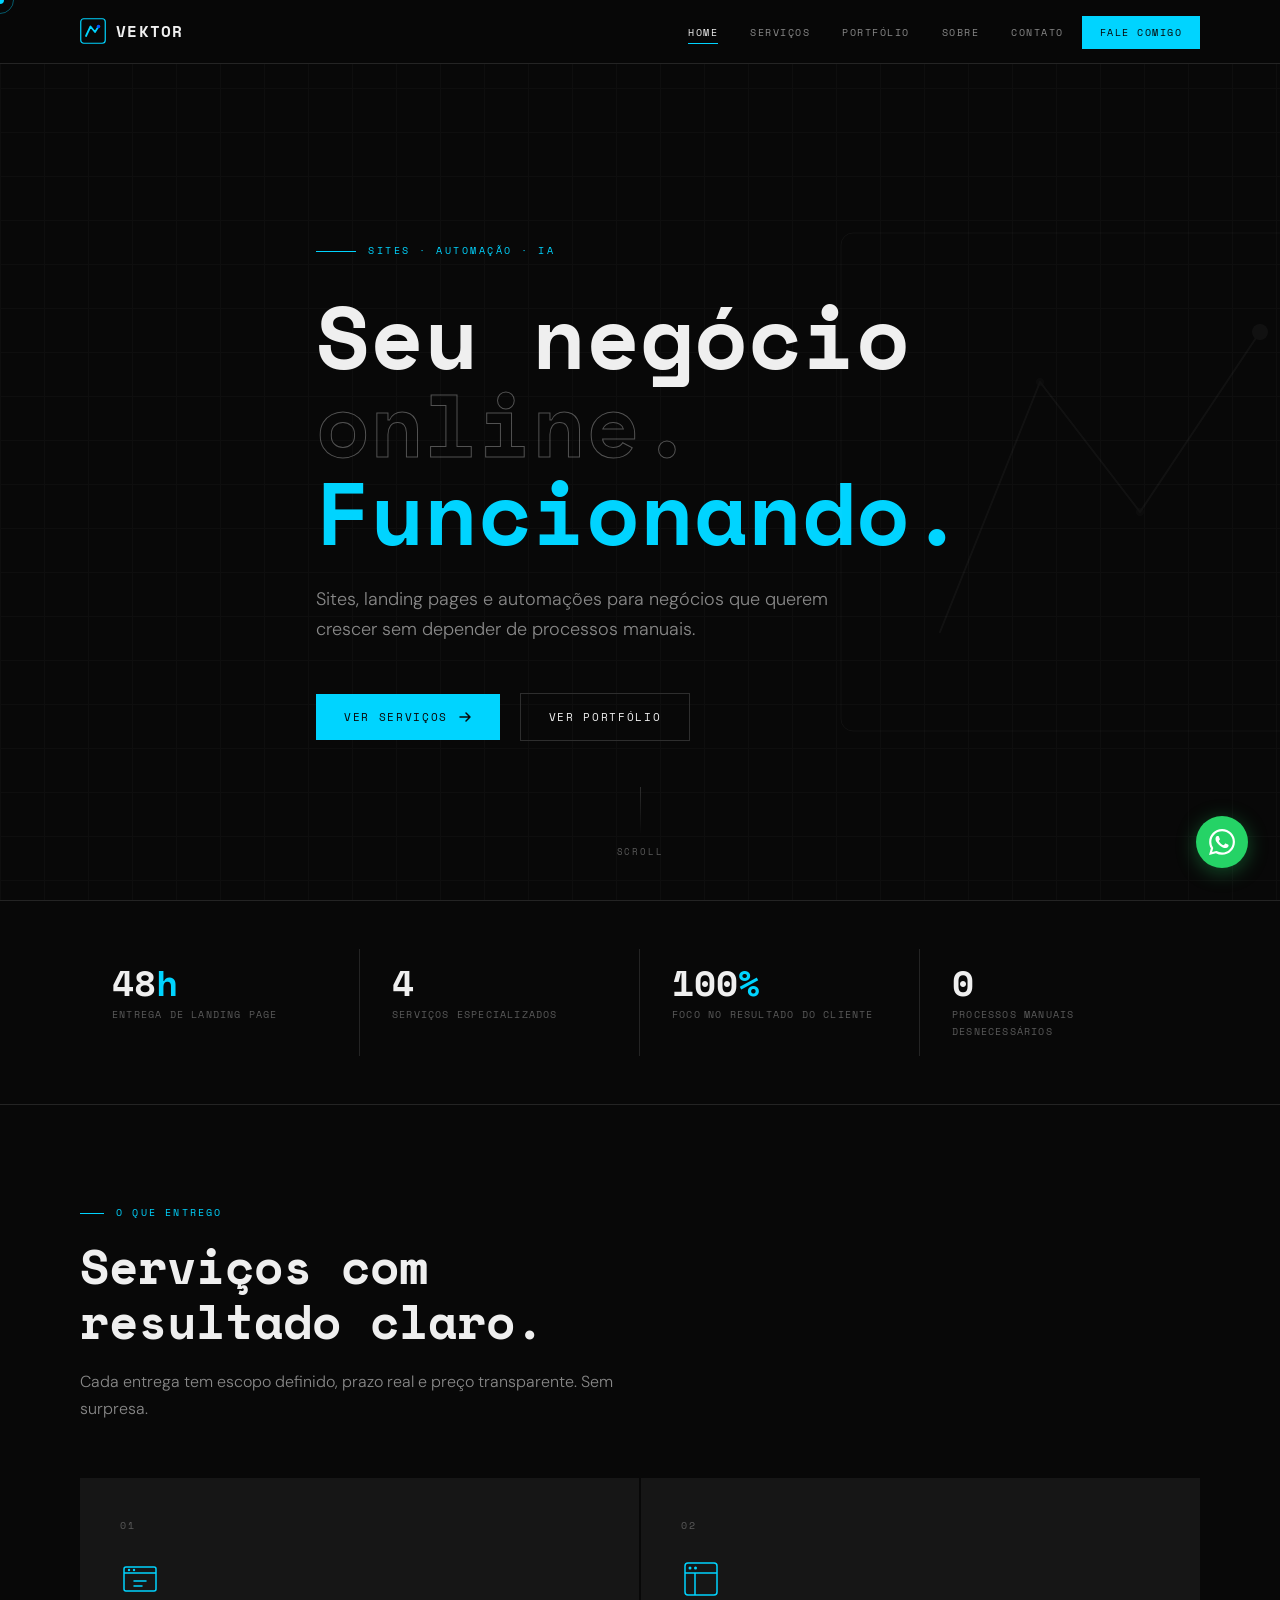
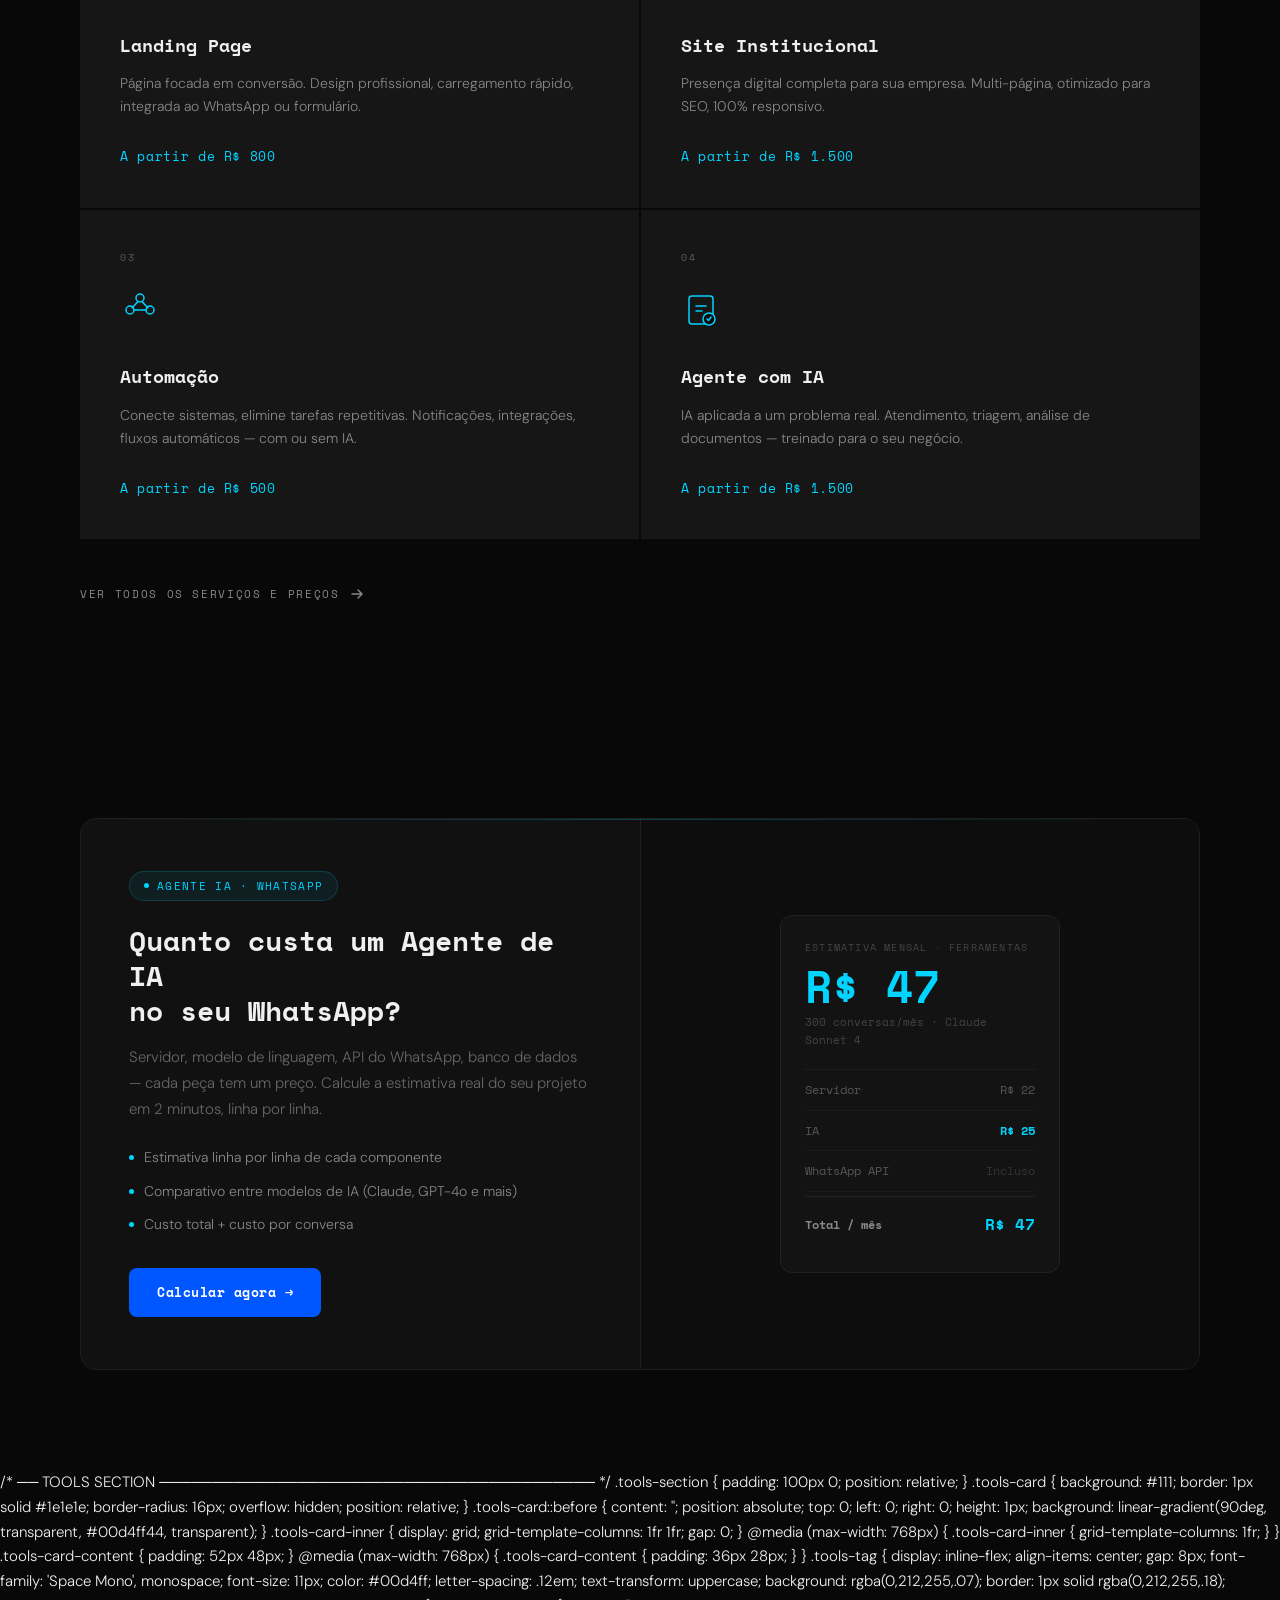
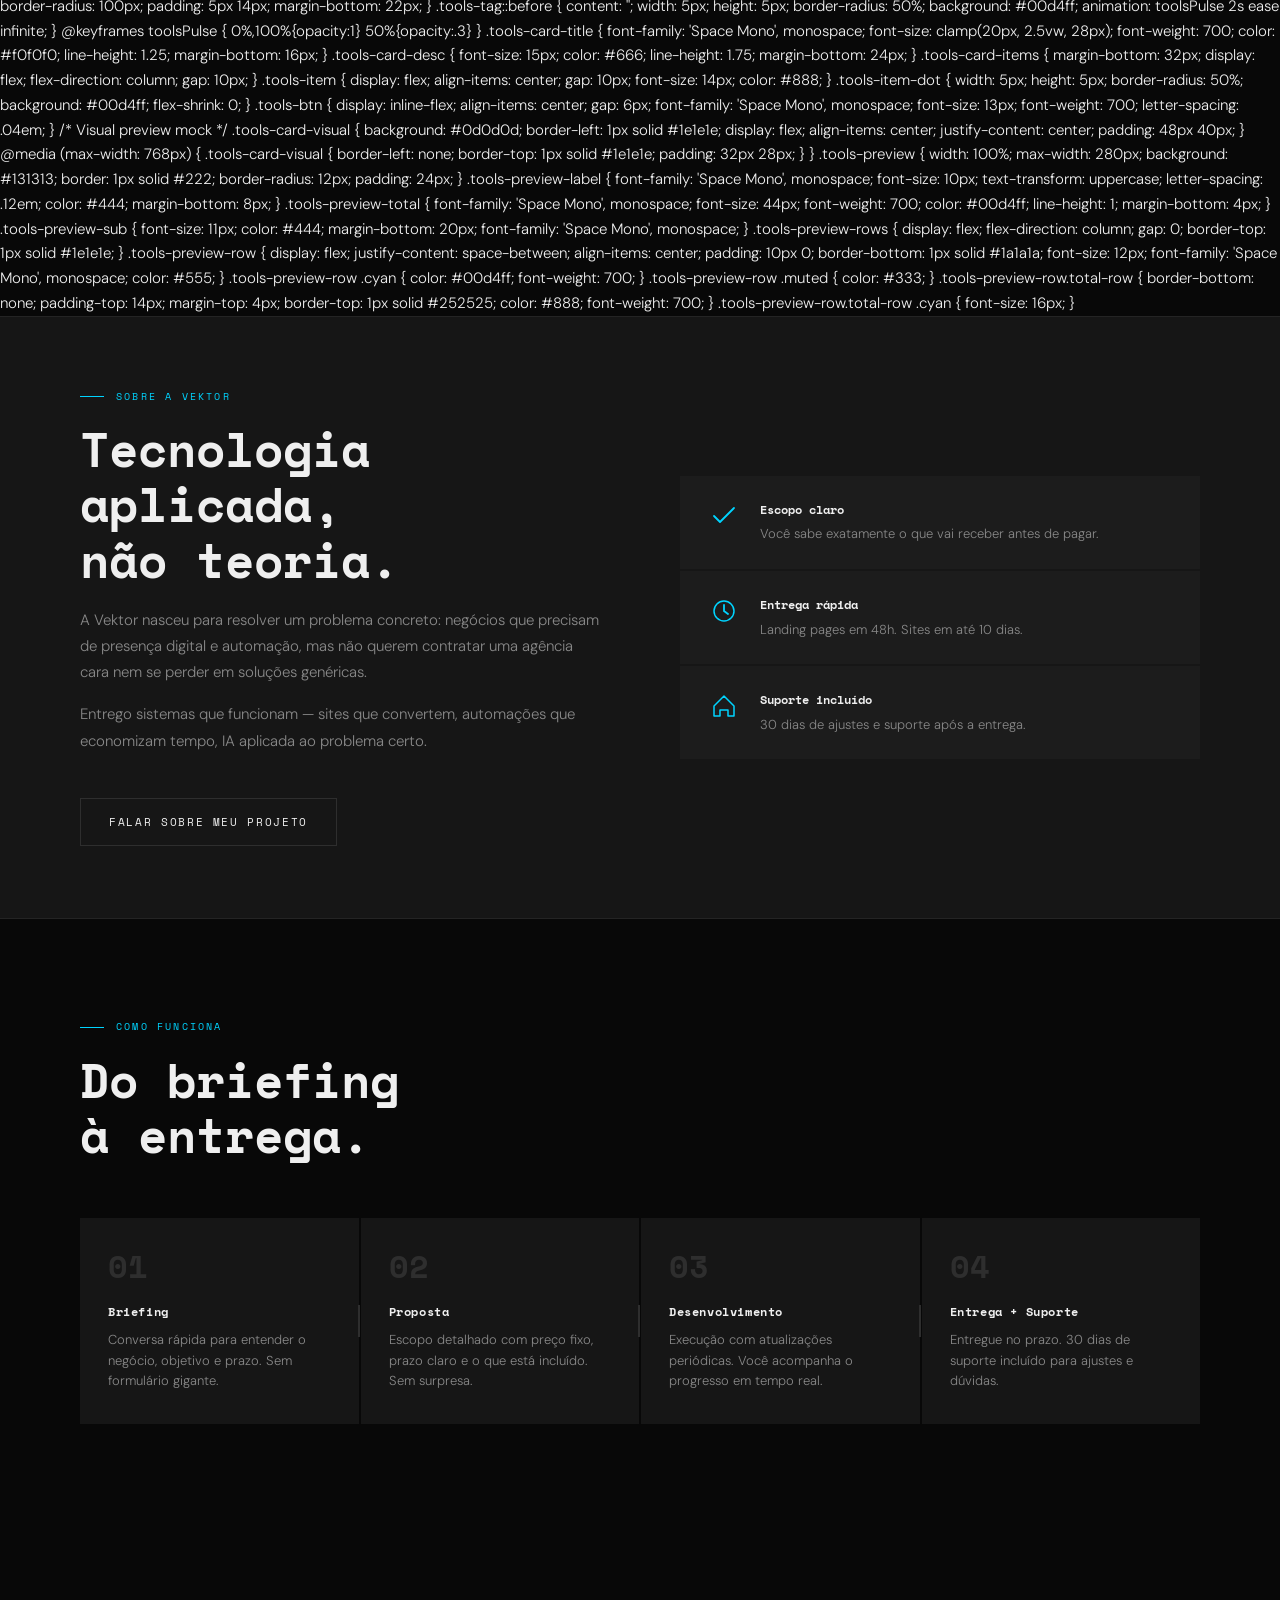
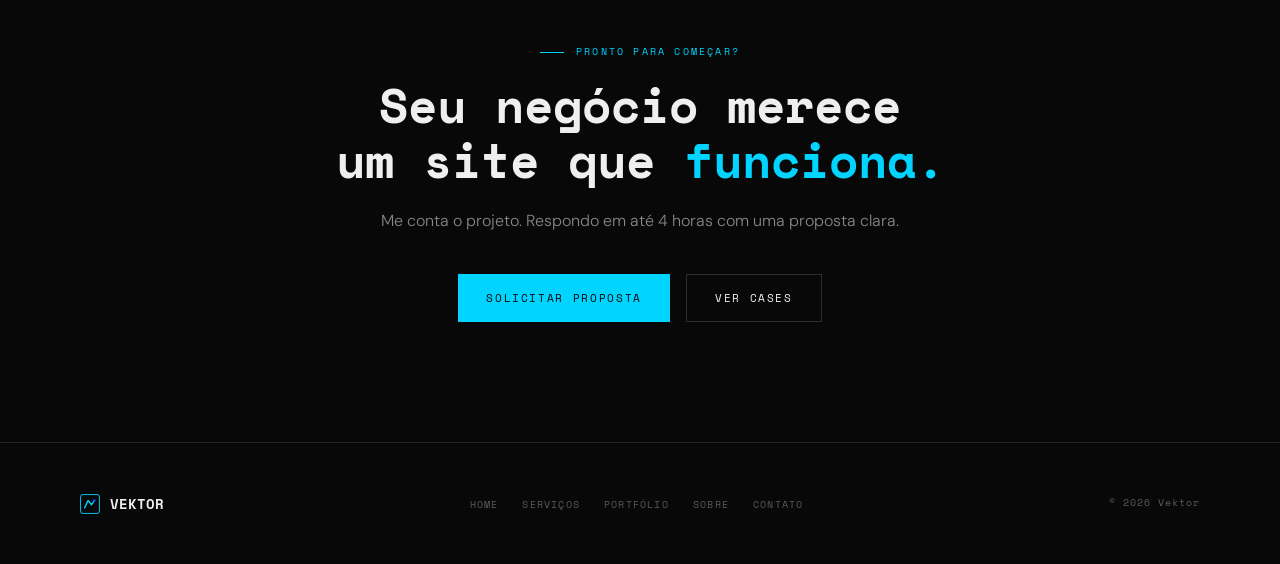
==== commit 3be9d7fd: "Refactor tools section and update calculator details Updated the tools section of the HTML page to i" ====
--- a/index.html
+++ b/index.html
@@ -816,20 +816,19 @@
   </section>
   
   <!--CALCULADORA -->
-  <section class="tools-section">
+  
+<section class="tools-section">
   <div class="container">
-
-    <div class="section-label">Ferramentas gratuitas</div>
-
     <div class="tools-card">
       <div class="tools-card-inner">
+ 
         <div class="tools-card-content">
-          <div class="tools-tag">Calculadora · Agente IA</div>
+          <div class="tools-tag">Agente IA · WhatsApp</div>
           <h2 class="tools-card-title">Quanto custa um Agente de IA<br>no seu WhatsApp?</h2>
           <p class="tools-card-desc">
             Servidor, modelo de linguagem, API do WhatsApp, banco de dados —
-            cada peça tem um preço. Calculamos tudo para você em 2 minutos.
-            Grátis, sem cadastro obrigatório.
+            cada peça tem um preço. Calcule a estimativa real do seu projeto
+            em 2 minutos, linha por linha.
           </p>
           <div class="tools-card-items">
             <div class="tools-item">
@@ -845,10 +844,11 @@
               Custo total + custo por conversa
             </div>
           </div>
-          <a href="https://calculadora.vektordev.com.br/" target="_blank" class="btn btn-primary tools-btn">
+          <a href="https://calculadora.vektordev.com.br/" target="_blank" class="tools-btn">
             Calcular agora →
           </a>
         </div>
+ 
         <div class="tools-card-visual">
           <div class="tools-preview">
             <div class="tools-preview-label">Estimativa mensal · ferramentas</div>
@@ -859,24 +859,204 @@
                 <span>Servidor</span><span>R$ 22</span>
               </div>
               <div class="tools-preview-row">
-                <span>IA</span><span class="cyan">R$ 25</span>
+                <span>IA</span><span class="tpr-cyan">R$ 25</span>
               </div>
               <div class="tools-preview-row">
-                <span>WhatsApp API</span><span class="muted">Incluso</span>
+                <span>WhatsApp API</span><span class="tpr-muted">Incluso</span>
               </div>
-              <div class="tools-preview-row total-row">
-                <span>Total / mês</span><span class="cyan">R$ 47</span>
+              <div class="tools-preview-row tpr-total">
+                <span>Total / mês</span><span class="tpr-cyan">R$ 47</span>
               </div>
             </div>
           </div>
         </div>
+ 
       </div>
     </div>
-
   </div>
 </section>
-
+ 
 <style>
+.tools-section {
+  padding: 100px 0;
+}
+.tools-card {
+  background: #111;
+  border: 1px solid #1e1e1e;
+  border-radius: 16px;
+  overflow: hidden;
+  position: relative;
+}
+.tools-card::before {
+  content: '';
+  position: absolute;
+  top: 0; left: 0; right: 0;
+  height: 1px;
+  background: linear-gradient(90deg, transparent, rgba(0,212,255,.25), transparent);
+}
+.tools-card-inner {
+  display: grid;
+  grid-template-columns: 1fr 1fr;
+}
+@media (max-width: 768px) {
+  .tools-card-inner { grid-template-columns: 1fr; }
+}
+.tools-card-content {
+  padding: 52px 48px;
+}
+@media (max-width: 768px) {
+  .tools-card-content { padding: 36px 28px; }
+}
+.tools-tag {
+  display: inline-flex;
+  align-items: center;
+  gap: 8px;
+  font-family: 'Space Mono', monospace;
+  font-size: 11px;
+  color: #00d4ff;
+  letter-spacing: .12em;
+  text-transform: uppercase;
+  background: rgba(0,212,255,.07);
+  border: 1px solid rgba(0,212,255,.18);
+  border-radius: 100px;
+  padding: 5px 14px;
+  margin-bottom: 22px;
+}
+.tools-tag::before {
+  content: '';
+  width: 5px; height: 5px;
+  border-radius: 50%;
+  background: #00d4ff;
+  animation: toolsPulse 2s ease infinite;
+}
+@keyframes toolsPulse { 0%,100%{opacity:1} 50%{opacity:.3} }
+.tools-card-title {
+  font-family: 'Space Mono', monospace;
+  font-size: clamp(20px, 2.5vw, 28px);
+  font-weight: 700;
+  color: #f0f0f0;
+  line-height: 1.25;
+  margin-bottom: 16px;
+}
+.tools-card-desc {
+  font-size: 15px;
+  color: #666;
+  line-height: 1.75;
+  margin-bottom: 24px;
+}
+.tools-card-items {
+  margin-bottom: 32px;
+  display: flex;
+  flex-direction: column;
+  gap: 10px;
+}
+.tools-item {
+  display: flex;
+  align-items: center;
+  gap: 10px;
+  font-size: 14px;
+  color: #888;
+}
+.tools-item-dot {
+  width: 5px; height: 5px;
+  border-radius: 50%;
+  background: #00d4ff;
+  flex-shrink: 0;
+}
+.tools-btn {
+  display: inline-flex !important;
+  align-items: center;
+  gap: 8px;
+  background: #0057ff !important;
+  color: #fff !important;
+  font-family: 'Space Mono', monospace !important;
+  font-size: 13px !important;
+  font-weight: 700 !important;
+  letter-spacing: .04em;
+  padding: 14px 28px;
+  border-radius: 8px;
+  text-decoration: none !important;
+  border: none;
+  cursor: pointer;
+  transition: background .15s, transform .15s, box-shadow .15s;
+}
+.tools-btn:hover {
+  background: #1668ff !important;
+  color: #fff !important;
+  text-decoration: none !important;
+  transform: translateY(-1px);
+  box-shadow: 0 8px 24px rgba(0,87,255,.35);
+}
+.tools-card-visual {
+  background: #0d0d0d;
+  border-left: 1px solid #1e1e1e;
+  display: flex;
+  align-items: center;
+  justify-content: center;
+  padding: 48px 40px;
+}
+@media (max-width: 768px) {
+  .tools-card-visual {
+    border-left: none;
+    border-top: 1px solid #1e1e1e;
+    padding: 32px 28px;
+  }
+}
+.tools-preview {
+  width: 100%;
+  max-width: 280px;
+  background: #131313;
+  border: 1px solid #222;
+  border-radius: 12px;
+  padding: 24px;
+}
+.tools-preview-label {
+  font-family: 'Space Mono', monospace;
+  font-size: 10px;
+  text-transform: uppercase;
+  letter-spacing: .12em;
+  color: #444;
+  margin-bottom: 8px;
+}
+.tools-preview-total {
+  font-family: 'Space Mono', monospace;
+  font-size: 44px;
+  font-weight: 700;
+  color: #00d4ff;
+  line-height: 1;
+  margin-bottom: 4px;
+}
+.tools-preview-sub {
+  font-family: 'Space Mono', monospace;
+  font-size: 11px;
+  color: #444;
+  margin-bottom: 20px;
+}
+.tools-preview-rows {
+  border-top: 1px solid #1e1e1e;
+}
+.tools-preview-row {
+  display: flex;
+  justify-content: space-between;
+  align-items: center;
+  padding: 10px 0;
+  border-bottom: 1px solid #1a1a1a;
+  font-family: 'Space Mono', monospace;
+  font-size: 12px;
+  color: #555;
+}
+.tools-preview-row .tpr-cyan { color: #00d4ff; font-weight: 700; }
+.tools-preview-row .tpr-muted { color: #333; }
+.tools-preview-row.tpr-total {
+  border-bottom: none;
+  border-top: 1px solid #252525;
+  padding-top: 14px;
+  margin-top: 4px;
+  color: #888;
+  font-weight: 700;
+}
+.tools-preview-row.tpr-total .tpr-cyan { font-size: 16px; }
+</style>
 /* ── TOOLS SECTION ───────────────────────────────────────── */
 .tools-section {
   padding: 100px 0;
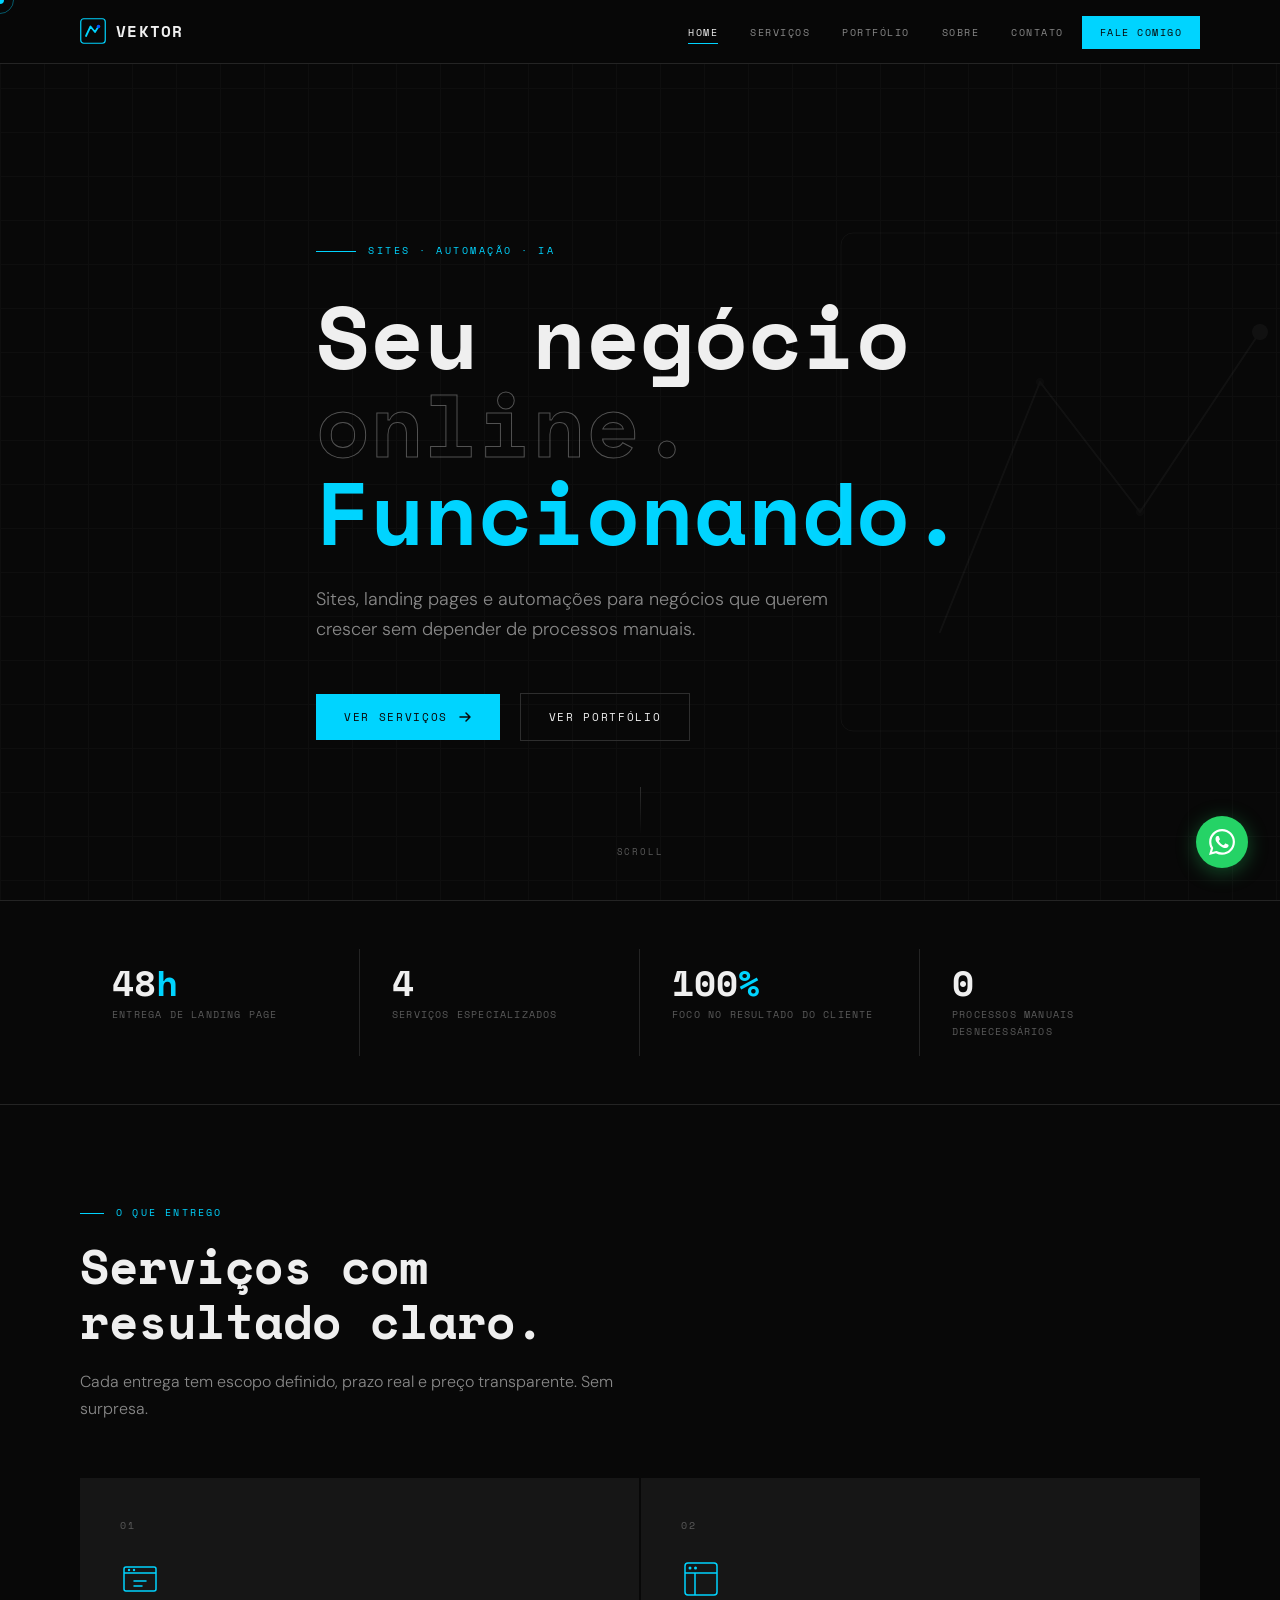
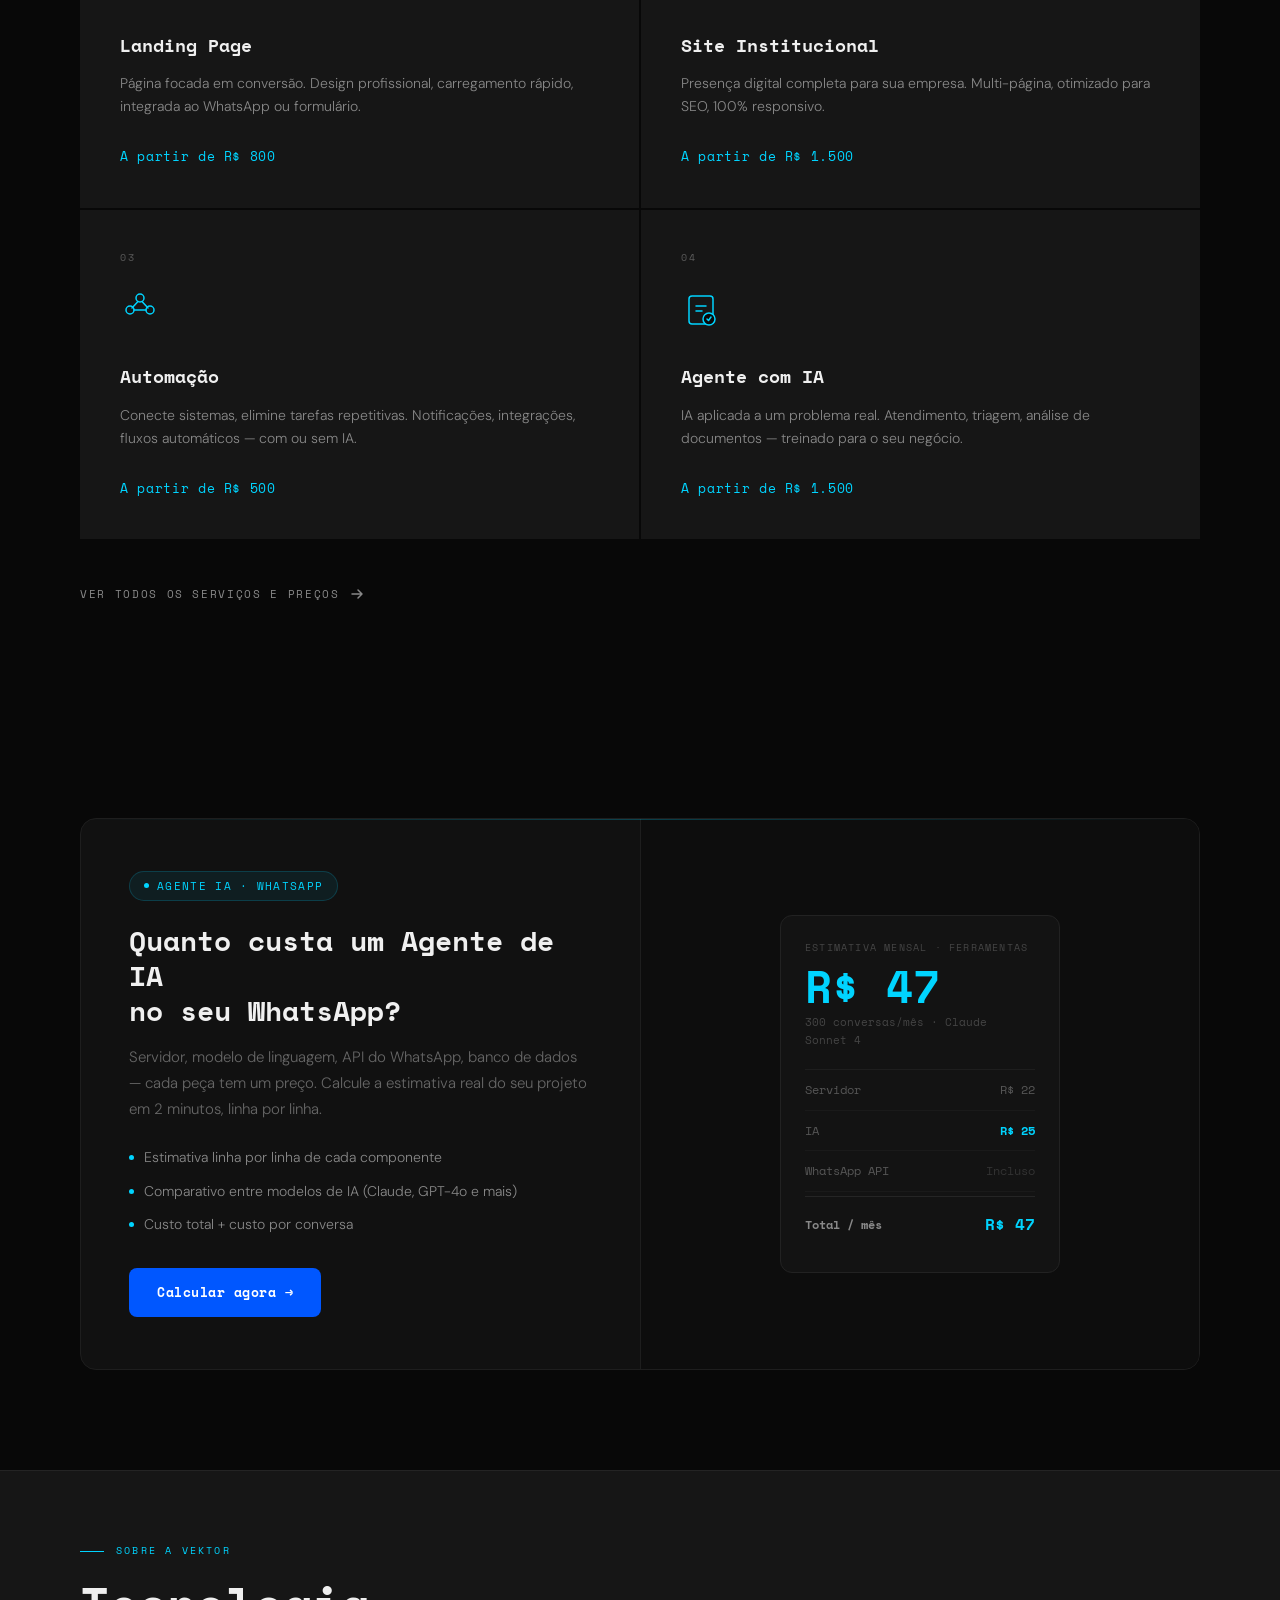
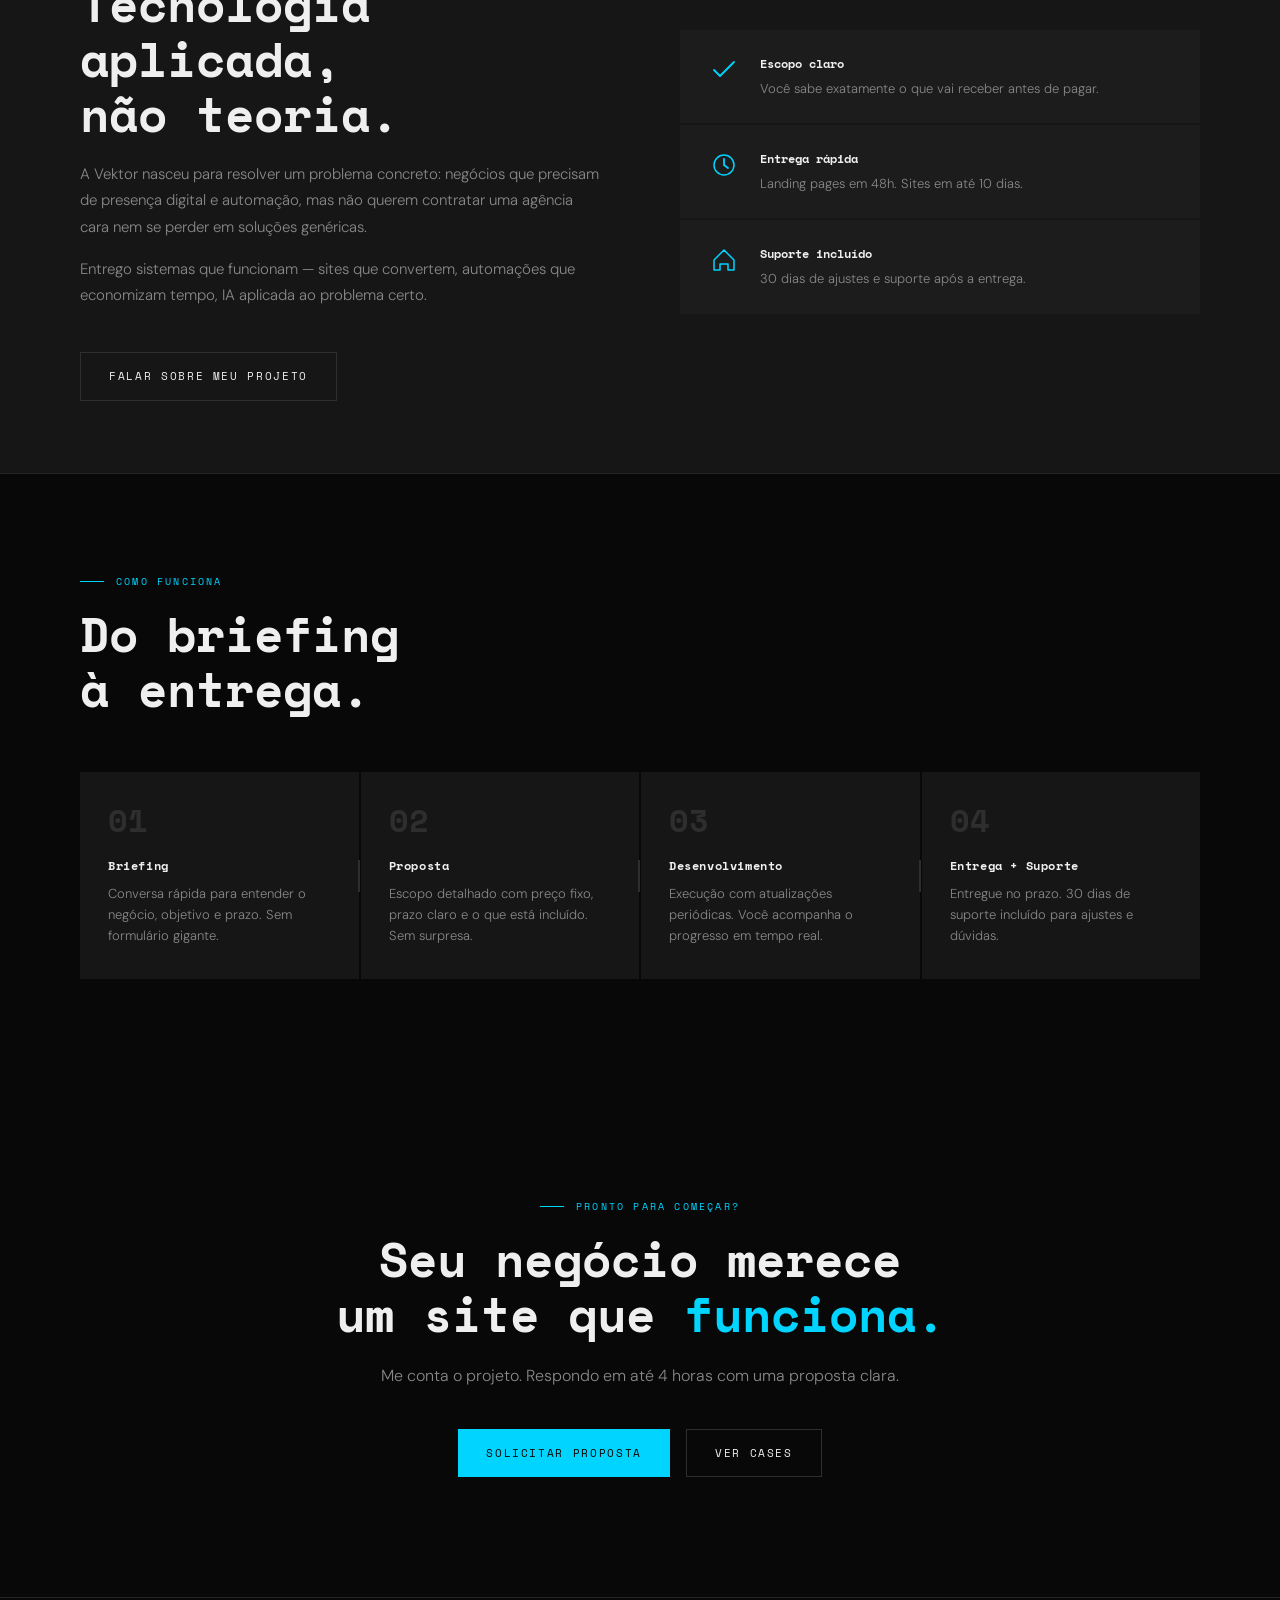
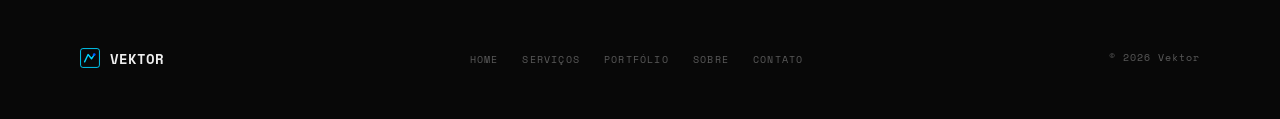
==== commit f9892bcf: "Remove tools section styles Removed the entire tools section styles from index.html." ====
--- a/index.html
+++ b/index.html
@@ -1057,181 +1057,7 @@
 }
 .tools-preview-row.tpr-total .tpr-cyan { font-size: 16px; }
 </style>
-/* ── TOOLS SECTION ───────────────────────────────────────── */
-.tools-section {
-  padding: 100px 0;
-  position: relative;
-}
-.tools-card {
-  background: #111;
-  border: 1px solid #1e1e1e;
-  border-radius: 16px;
-  overflow: hidden;
-  position: relative;
-}
-.tools-card::before {
-  content: '';
-  position: absolute;
-  top: 0; left: 0; right: 0;
-  height: 1px;
-  background: linear-gradient(90deg, transparent, #00d4ff44, transparent);
-}
-.tools-card-inner {
-  display: grid;
-  grid-template-columns: 1fr 1fr;
-  gap: 0;
-}
-@media (max-width: 768px) {
-  .tools-card-inner { grid-template-columns: 1fr; }
-}
-.tools-card-content {
-  padding: 52px 48px;
-}
-@media (max-width: 768px) {
-  .tools-card-content { padding: 36px 28px; }
-}
-.tools-tag {
-  display: inline-flex;
-  align-items: center;
-  gap: 8px;
-  font-family: 'Space Mono', monospace;
-  font-size: 11px;
-  color: #00d4ff;
-  letter-spacing: .12em;
-  text-transform: uppercase;
-  background: rgba(0,212,255,.07);
-  border: 1px solid rgba(0,212,255,.18);
-  border-radius: 100px;
-  padding: 5px 14px;
-  margin-bottom: 22px;
-}
-.tools-tag::before {
-  content: '';
-  width: 5px; height: 5px;
-  border-radius: 50%;
-  background: #00d4ff;
-  animation: toolsPulse 2s ease infinite;
-}
-@keyframes toolsPulse { 0%,100%{opacity:1} 50%{opacity:.3} }
-.tools-card-title {
-  font-family: 'Space Mono', monospace;
-  font-size: clamp(20px, 2.5vw, 28px);
-  font-weight: 700;
-  color: #f0f0f0;
-  line-height: 1.25;
-  margin-bottom: 16px;
-}
-.tools-card-desc {
-  font-size: 15px;
-  color: #666;
-  line-height: 1.75;
-  margin-bottom: 24px;
-}
-.tools-card-items {
-  margin-bottom: 32px;
-  display: flex;
-  flex-direction: column;
-  gap: 10px;
-}
-.tools-item {
-  display: flex;
-  align-items: center;
-  gap: 10px;
-  font-size: 14px;
-  color: #888;
-}
-.tools-item-dot {
-  width: 5px; height: 5px;
-  border-radius: 50%;
-  background: #00d4ff;
-  flex-shrink: 0;
-}
-.tools-btn {
-  display: inline-flex;
-  align-items: center;
-  gap: 6px;
-  font-family: 'Space Mono', monospace;
-  font-size: 13px;
-  font-weight: 700;
-  letter-spacing: .04em;
-}
-
-/* Visual preview mock */
-.tools-card-visual {
-  background: #0d0d0d;
-  border-left: 1px solid #1e1e1e;
-  display: flex;
-  align-items: center;
-  justify-content: center;
-  padding: 48px 40px;
-}
-@media (max-width: 768px) {
-  .tools-card-visual {
-    border-left: none;
-    border-top: 1px solid #1e1e1e;
-    padding: 32px 28px;
-  }
-}
-.tools-preview {
-  width: 100%;
-  max-width: 280px;
-  background: #131313;
-  border: 1px solid #222;
-  border-radius: 12px;
-  padding: 24px;
-}
-.tools-preview-label {
-  font-family: 'Space Mono', monospace;
-  font-size: 10px;
-  text-transform: uppercase;
-  letter-spacing: .12em;
-  color: #444;
-  margin-bottom: 8px;
-}
-.tools-preview-total {
-  font-family: 'Space Mono', monospace;
-  font-size: 44px;
-  font-weight: 700;
-  color: #00d4ff;
-  line-height: 1;
-  margin-bottom: 4px;
-}
-.tools-preview-sub {
-  font-size: 11px;
-  color: #444;
-  margin-bottom: 20px;
-  font-family: 'Space Mono', monospace;
-}
-.tools-preview-rows {
-  display: flex;
-  flex-direction: column;
-  gap: 0;
-  border-top: 1px solid #1e1e1e;
-}
-.tools-preview-row {
-  display: flex;
-  justify-content: space-between;
-  align-items: center;
-  padding: 10px 0;
-  border-bottom: 1px solid #1a1a1a;
-  font-size: 12px;
-  font-family: 'Space Mono', monospace;
-  color: #555;
-}
-.tools-preview-row .cyan { color: #00d4ff; font-weight: 700; }
-.tools-preview-row .muted { color: #333; }
-.tools-preview-row.total-row {
-  border-bottom: none;
-  padding-top: 14px;
-  margin-top: 4px;
-  border-top: 1px solid #252525;
-  color: #888;
-  font-weight: 700;
-}
-.tools-preview-row.total-row .cyan {
-  font-size: 16px;
-}
-</style>
+
   
   <!-- ABOUT STRIP -->
   <div class="about-strip">
